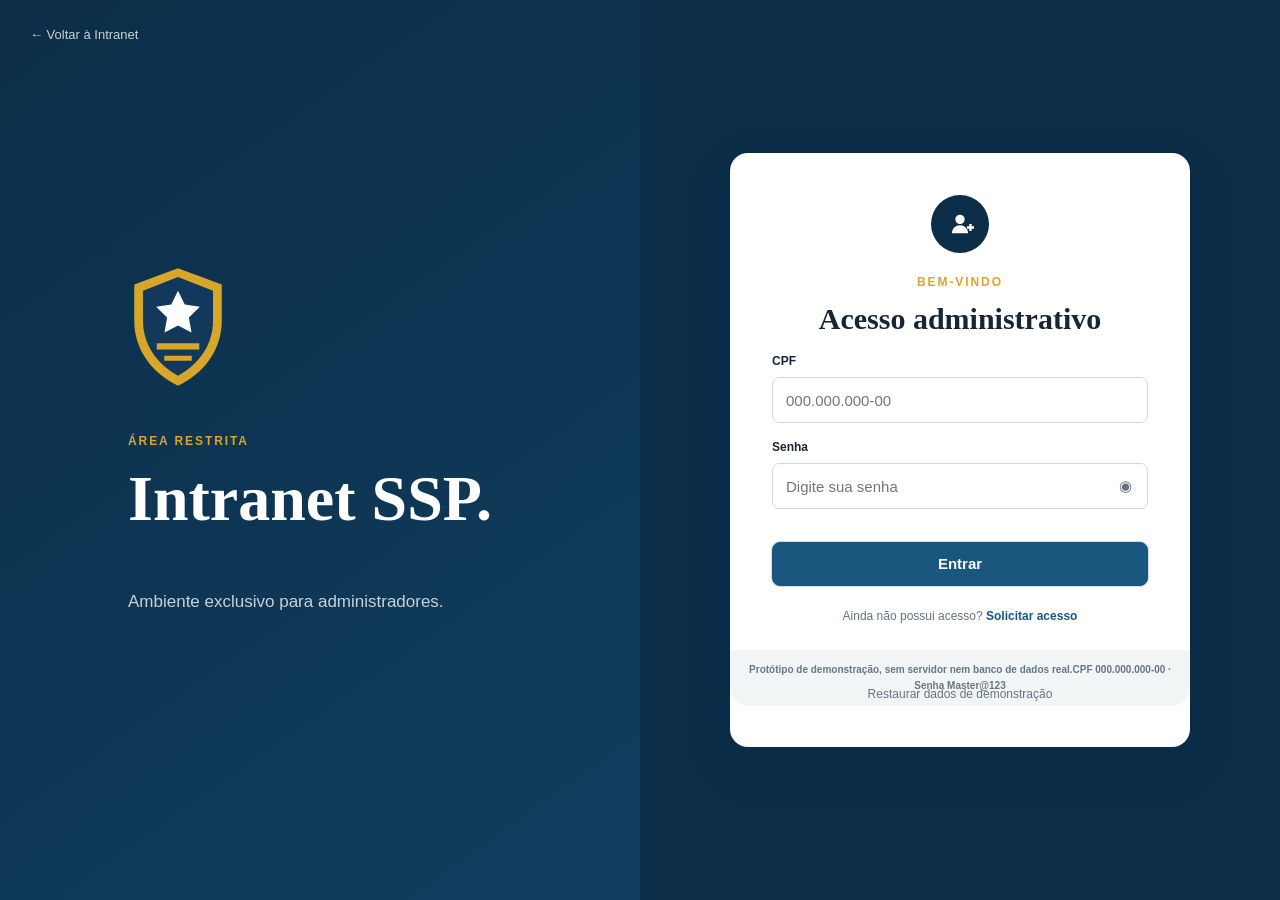
==== admin.html @ d3037180 "Estado inicial: protótipo com backend Python/SQLite (antes da migração para estático) Co-Authored-By" ====
<!doctype html>
<html lang="pt-BR">
<head>
  <meta charset="utf-8"><meta name="viewport" content="width=device-width, initial-scale=1">
  <title>Área Administrativa | Intranet SSP</title>
  <link rel="stylesheet" href="assets/css/styles.css">
</head>
<body class="admin-page">
  <a class="back-link" href="index.html">← Voltar à Intranet</a>
  <main class="auth-layout">
    <section class="auth-brand-panel">
      <img src="assets/images/logo-ssp.svg" alt="Símbolo da SSP">
      <p class="eyebrow">Área restrita</p>
      <h1>Intranet SSP.</h1>
      <p>Ambiente exclusivo para administradores.</p>
    </section>
    <section class="auth-card" aria-labelledby="login-title">
      <div class="admin-avatar" aria-hidden="true"><svg viewBox="0 0 24 24"><path d="M12 12a4 4 0 1 0 0-8 4 4 0 0 0 0 8Zm-7 8a7 7 0 0 1 14 0H5Zm15-8v2h-2v2h2v2h2v-2h2v-2h-2v-2h-2Z"/></svg></div>
      <div class="auth-intro"><p class="eyebrow">Bem-vindo</p><h2 id="login-title">Acesso administrativo</h2><p></p></div>
      <form id="login-form" novalidate>
        <label for="cpf">CPF</label>
        <input id="cpf" name="cpf" inputmode="numeric" autocomplete="username" placeholder="000.000.000-00" maxlength="14" required>
        <label for="password">Senha</label>
        <div class="password-field"><input id="password" name="password" type="password" autocomplete="current-password" placeholder="Digite sua senha" required><button type="button" class="password-toggle" aria-label="Visualizar senha" aria-pressed="false">◉</button></div>
        <p id="login-message" class="form-message" role="alert"></p>
        <button class="button button-primary button-full" type="submit">Entrar</button>
      </form>
      <button id="request-open" class="text-button" type="button">Ainda não possui acesso? <strong>Solicitar acesso</strong></button>
      <p class="demo-note"><b>Protótipo de demonstração, sem servidor nem banco de dados real.</b><b>CPF 000.000.000-00 · Senha Master@123</b></p>
      <button id="reset-demo-data" class="text-button" type="button">Restaurar dados de demonstração</button>
    </section>
  </main>

  <dialog id="request-dialog">
    <form id="request-form" method="dialog">
      <div class="dialog-heading"><div><p class="eyebrow">Novo acesso</p><h2>Solicitar acesso</h2></div><button class="dialog-close" type="button" aria-label="Fechar">×</button></div>
      <p>Preencha seus dados. Um Administrador Master analisará a solicitação.</p>
      <label for="request-name">Nome completo</label><input id="request-name" required>
      <label for="request-cpf">CPF</label><input id="request-cpf" inputmode="numeric" maxlength="14" required>
      <label for="request-email">E-mail institucional</label><input id="request-email" type="email" required>
      <label for="request-unit">Unidade / setor</label><input id="request-unit" required>
      <p id="request-message" class="form-message" role="alert"></p>
      <button class="button button-primary button-full" type="submit">Enviar solicitação</button>
    </form>
  </dialog>
  <script src="assets/js/mock-backend.js"></script><script src="assets/js/theme.js"></script><script src="assets/js/admin.js"></script>
  <script>document.getElementById('reset-demo-data').addEventListener('click',()=>{if(confirm('Isso apaga todos os dados de demonstração salvos neste navegador e restaura o estado inicial. Continuar?'))window.sspResetDemoData()});</script>
</body>
</html>
---- assets/css/styles.css ----
:root{--navy:#0b2d48;--blue:#123f62;--blue-2:#19577f;--gold:#d7a62a;--on-primary:#fff;--on-secondary:#fff;--on-detail:#172635;--primary-hover:#31516a;--secondary-hover:#3b6f91;--on-primary-hover:#fff;--on-secondary-hover:#fff;--primary-on-light:#0b2d48;--secondary-on-light:#19577f;--secondary-hover-border:#3b6f91;--detail-on-light:#8a6812;--detail-on-primary:#d7a62a;--gold-light:#f5e4ae;--ink:#172635;--muted:#637384;--paper:#f5f7f8;--white:#fff;--line:#dce3e8;--success:#19734a;--danger:#b42318;--shadow:0 18px 50px rgba(11,45,72,.12);--radius:14px}[hidden]{display:none!important}
*{box-sizing:border-box}html{scroll-behavior:smooth}body{margin:0;color:var(--ink);background:var(--paper);font:400 15px/1.6 Inter,Arial,sans-serif}a{color:inherit;text-decoration:none}button,input,select{font:inherit}button{cursor:pointer}h1,h2,h3,p{margin-top:0}h1,h2,h3{line-height:1.15}h1,h2{font-family:"Source Serif 4",Georgia,serif}.eyebrow{margin-bottom:10px;color:var(--gold);font-size:12px;font-weight:800;letter-spacing:.16em;text-transform:uppercase}.button{display:inline-flex;align-items:center;justify-content:center;min-height:44px;padding:0 20px;border:1px solid transparent;border-radius:8px;font-weight:700}.button-primary{color:white;background:var(--blue-2)}.button-primary:hover{background:var(--navy)}.button-secondary{color:var(--blue);background:white;border-color:var(--line)}.button-full{width:100%}.site-header{position:sticky;z-index:20;top:0;display:flex;align-items:center;justify-content:space-between;height:80px;padding:0 max(5vw,28px);color:white;background:rgba(11,45,72,.98);box-shadow:0 2px 12px #071d2d44}.brand{display:flex;align-items:center;gap:12px}.brand img{height:52px}.brand span{font-family:"Source Serif 4",serif;font-size:20px;font-weight:700;line-height:1.1}.brand small{display:block;margin-bottom:4px;color:#b8c9d5;font:600 9px Inter;letter-spacing:.09em;text-transform:uppercase}.main-nav{display:flex;align-items:center;gap:5px}.main-nav>a{padding:9px 12px;border-radius:7px;font-size:13px;font-weight:600}.main-nav>a:hover{background:#ffffff14}.admin-link{display:flex;align-items:center;gap:6px;margin-left:10px;color:var(--gold)!important;border:1px solid #d7a62a66}.admin-link svg{width:20px;fill:currentColor}.menu-toggle{display:none;color:inherit;background:transparent;border:1px solid #ffffff4a;border-radius:7px;padding:7px 10px}.hero{min-height:540px;display:grid;grid-template-columns:minmax(0,680px) 1fr;align-items:center;gap:80px;padding:90px max(8vw,35px);color:white;background:linear-gradient(115deg,#0b2d48 0%,#123f62 60%,#19577f 100%);overflow:hidden}.hero:after{content:"";position:absolute;right:4%;width:380px;height:380px;border:1px solid #ffffff12;border-radius:50%;box-shadow:0 0 0 60px #ffffff07,0 0 0 120px #ffffff04}.hero-content{position:relative;z-index:1}.hero h1{max-width:720px;margin-bottom:22px;font-size:clamp(38px,5vw,65px);letter-spacing:-.02em}.hero-content>p:not(.eyebrow){max-width:620px;color:#cedae3;font-size:18px}.hero .button{margin-top:16px;background:var(--gold);color:var(--navy)}.hero-emblem{position:relative;z-index:1;text-align:center}.hero-emblem img{width:min(240px,23vw);filter:drop-shadow(0 25px 24px #061a2a88)}.section-shell{max-width:1240px;margin:auto;padding:90px 30px}.section-heading{max-width:660px;margin-bottom:38px}.section-heading h2{font-size:38px}.section-heading>p:last-child{color:var(--muted)}.card-grid{display:grid;grid-template-columns:repeat(4,1fr);gap:18px}.institution-card{display:block;padding:28px;background:white;border:1px solid var(--line);border-radius:var(--radius);box-shadow:0 5px 20px #0b2d4808;transition:.2s}.institution-card:hover{transform:translateY(-5px);border-color:#d7a62aaa;box-shadow:var(--shadow)}.card-icon{display:grid;place-items:center;width:46px;height:46px;margin-bottom:25px;color:white;background:var(--blue);border-radius:10px;font-weight:800}.institution-card h3{font-size:19px}.institution-card p{min-height:70px;color:var(--muted);font-size:13px}.card-action{color:var(--blue-2);font-size:13px;font-weight:700}.card-action b{margin-left:5px;color:var(--gold)}.site-footer{display:grid;grid-template-columns:1fr auto auto;align-items:center;gap:50px;padding:40px max(5vw,28px);color:#cbd7df;background:#071f32;border-top:4px solid var(--gold);font-size:12px}.footer-brand{display:flex;align-items:center;gap:15px}.footer-brand strong,.footer-brand span{display:block}.footer-brand strong{color:white;font-family:"Source Serif 4";font-size:16px}.site-footer address{display:grid;font-style:normal}.site-footer address a:hover{color:var(--gold)}.site-footer>p{margin:0;color:#95aaba}
/* Login */
.admin-page{min-height:100vh;background:var(--navy)}.back-link{position:fixed;z-index:2;top:25px;left:30px;color:#dce7ed;font-size:13px}.auth-layout{display:grid;grid-template-columns:1fr 1fr;min-height:100vh}.auth-brand-panel{display:flex;flex-direction:column;justify-content:center;padding:10vw;color:white;background:linear-gradient(145deg,#092840,#154d72)}.auth-brand-panel img{width:100px;margin-bottom:45px}.auth-brand-panel h1{max-width:550px;font-size:clamp(40px,5vw,66px)}.auth-brand-panel>p:last-child{max-width:520px;color:#c2d0da;font-size:17px}.auth-card{align-self:center;width:min(460px,85%);margin:auto;padding:42px;background:white;border-radius:18px;box-shadow:var(--shadow)}.admin-avatar{display:grid;place-items:center;width:58px;height:58px;margin:0 auto 20px;color:white;background:var(--blue);border-radius:50%}.admin-avatar svg{width:28px;fill:currentColor}.auth-intro{text-align:center}.auth-intro h2{margin-bottom:8px;font-size:30px}.auth-intro>p:last-child{color:var(--muted);font-size:13px}.auth-card label,dialog label{display:block;margin:15px 0 6px;font-size:12px;font-weight:700}.auth-card input,dialog input,dialog select{width:100%;height:46px;padding:0 13px;color:var(--ink);background:white;border:1px solid #cfd9df;border-radius:7px;outline:none}.auth-card input:focus,dialog input:focus,dialog select:focus{border-color:var(--blue-2);box-shadow:0 0 0 3px #19577f18}.password-field{position:relative}.password-field input{padding-right:45px}.password-toggle{position:absolute;right:5px;top:5px;width:36px;height:36px;color:var(--muted);background:transparent;border:0}.form-message{min-height:23px;margin:6px 0 4px;color:var(--danger);font-size:12px}.text-button{display:block;margin:20px auto 0;color:var(--muted);background:none;border:0;font-size:12px}.text-button strong{color:var(--blue-2)}.demo-note{margin:22px -42px -42px!important;padding:12px;text-align:center;color:#657784!important;background:#f2f5f6;font-size:10px!important;border-radius:0 0 18px 18px}dialog{width:min(500px,92%);padding:0;border:0;border-radius:14px;box-shadow:0 30px 80px #061a2a66}dialog::backdrop{background:#071f32b8;backdrop-filter:blur(3px)}dialog form{padding:28px}dialog form>p{color:var(--muted);font-size:13px}.dialog-heading{display:flex;align-items:start;justify-content:space-between}.dialog-heading h2{margin-bottom:5px}.dialog-close{font-size:25px;color:var(--muted);background:none;border:0}
/* Dashboard */
.dashboard-page{min-height:100vh}.sidebar{position:fixed;inset:0 auto 0 0;z-index:10;display:flex;flex-direction:column;width:260px;padding:24px 16px;color:#d7e2e9;background:var(--navy)}.brand-light{padding:0 10px 28px;border-bottom:1px solid #ffffff17}.brand-light img{width:38px}.sidebar nav{margin-top:28px}.sidebar nav>p{margin:0 12px 8px;color:#7894a8;font-size:9px;font-weight:800;letter-spacing:.15em}.side-item{display:flex;align-items:center;gap:14px;width:100%;padding:12px 14px;color:#b9cad5;background:transparent;border:0;border-radius:7px;text-align:left;font-size:13px}.side-item:hover,.side-item.active{color:white;background:#ffffff12}.side-item.active{border-left:3px solid var(--gold)}.logout{margin-top:auto}.dashboard-main{min-height:100vh;margin-left:260px}.dashboard-header{height:72px;display:flex;align-items:center;justify-content:flex-end;padding:0 45px;background:white;border-bottom:1px solid var(--line)}.dashboard-header>div{display:flex;align-items:center;gap:9px;color:var(--muted);font-size:12px}.user-badge{display:grid;place-items:center;width:36px;height:36px;margin-left:8px;color:white;background:var(--blue);border-radius:50%;font-weight:700}.status-dot{width:7px;height:7px;background:#25a66a;border-radius:50%}.dashboard-view{display:none;max-width:1280px;margin:auto;padding:55px}.dashboard-view.active{display:block}.dashboard-view h1{margin-bottom:8px;font-size:42px}.lead,.view-heading p{color:var(--muted)}.stats-grid{display:grid;grid-template-columns:repeat(3,1fr);gap:18px;margin:38px 0}.stats-grid article{padding:25px;background:white;border:1px solid var(--line);border-radius:var(--radius)}.stats-grid span,.stats-grid small{display:block;color:var(--muted);font-size:12px}.stats-grid strong{display:block;margin:8px 0;color:var(--blue);font:700 38px "Source Serif 4"}.stats-grid .stat-text{font-size:25px}.info-banner{display:flex;align-items:center;gap:20px;padding:22px 25px;background:#e8f1f6;border:1px solid #c9dfe9;border-radius:var(--radius)}.info-banner>div{display:grid;place-items:center;flex:0 0 38px;height:38px;color:white;background:var(--blue-2);border-radius:50%;font-family:Georgia;font-weight:bold}.info-banner p{flex:1;margin:0;font-size:13px}.view-heading{display:flex;align-items:end;justify-content:space-between}.tabs{display:flex;gap:5px;margin-top:35px;border-bottom:1px solid var(--line)}.tab{padding:12px 16px;color:var(--muted);background:transparent;border:0;border-bottom:2px solid transparent}.tab.active{color:var(--blue);border-color:var(--gold);font-weight:700}.tab span{padding:2px 7px;background:#e9eef1;border-radius:20px;font-size:10px}.tab-panel{display:none}.tab-panel.active{display:block}.table-wrap{margin-top:20px;overflow:auto;background:white;border:1px solid var(--line);border-radius:var(--radius)}table{width:100%;border-collapse:collapse}th,td{padding:15px 18px;text-align:left;border-bottom:1px solid #e8edef;font-size:12px}th{color:var(--muted);background:#f8fafb;font-size:10px;text-transform:uppercase;letter-spacing:.06em}td strong,td small{display:block}td small{color:var(--muted)}.pill{display:inline-block;padding:3px 9px;color:var(--success);background:#e8f6ef;border-radius:20px;font-size:10px;font-weight:700}.pill.pending{color:#8b6410;background:#fff5d8}.action-btn{padding:5px 8px;color:var(--blue-2);background:none;border:0;font-size:11px;font-weight:700}.action-btn.danger{color:var(--danger)}.empty-state{padding:42px;text-align:center;color:var(--muted)}.toast{position:fixed;right:25px;bottom:25px;z-index:30;padding:13px 20px;color:white;background:var(--success);border-radius:8px;box-shadow:var(--shadow);opacity:0;transform:translateY(15px);pointer-events:none;transition:.2s}.toast.show{opacity:1;transform:none}
@media(max-width:950px){.main-nav{display:none;position:absolute;top:80px;left:0;right:0;flex-direction:column;align-items:stretch;padding:15px 25px;background:var(--navy)}.main-nav.open{display:flex}.menu-toggle{display:block}.admin-link{margin-left:0}.hero{grid-template-columns:1fr}.hero-emblem{display:none}.card-grid{grid-template-columns:repeat(2,1fr)}.site-footer{grid-template-columns:1fr 1fr}.site-footer>p{grid-column:1/-1}.auth-layout{grid-template-columns:1fr}.auth-brand-panel{display:none}.admin-page{background:var(--paper)}.sidebar{transform:translateX(-100%);transition:.2s}.sidebar.open{transform:none}.dashboard-main{margin-left:0}.dashboard-header{justify-content:space-between}.dashboard-header .menu-toggle{color:var(--blue);border-color:var(--line)}}
@media(max-width:620px){.site-header{height:70px;padding:0 18px}.brand span{font-size:17px}.brand small{display:none}.brand img{height:42px}.main-nav{top:70px}.hero{min-height:530px;padding:70px 25px}.hero h1{font-size:39px}.section-shell{padding:65px 20px}.card-grid{grid-template-columns:1fr}.site-footer{grid-template-columns:1fr;gap:25px}.site-footer>p{grid-column:auto}.auth-card{width:92%;padding:30px}.demo-note{margin:22px -30px -30px!important}.dashboard-view{padding:35px 18px}.dashboard-header{padding:0 18px}.stats-grid{grid-template-columns:1fr}.info-banner{align-items:flex-start;flex-wrap:wrap}.view-heading{align-items:start;flex-direction:column;gap:15px}.dashboard-view h1{font-size:34px}}
.profiles-grid{display:grid;grid-template-columns:repeat(2,minmax(0,1fr));gap:20px;margin-top:34px}.profile-card{overflow:hidden;background:white;border:1px solid var(--line);border-radius:var(--radius);box-shadow:0 4px 18px #0b2d4808}.profile-card.profile-active{border:2px solid var(--gold)}.profile-preview{display:flex;align-items:center;gap:14px;min-height:82px;padding:16px 22px;color:white;background:var(--preview-primary);border-bottom:4px solid var(--preview-detail)}.profile-preview img{width:38px;height:48px;object-fit:contain}.profile-preview strong{font-family:"Source Serif 4"}.profile-card-body{padding:20px}.profile-card-body>div:first-child{display:flex;align-items:center;justify-content:space-between;gap:12px}.profile-card-body h3{margin:0}.profile-card-body p{color:var(--muted);font-size:12px}.color-dots{display:flex;gap:6px;margin:15px 0}.color-dots i{width:25px;height:25px;border:2px solid white;border-radius:50%;box-shadow:0 0 0 1px var(--line)}.profile-actions{display:flex;justify-content:flex-end;gap:4px;padding-top:10px;border-top:1px solid var(--line)}.color-fields{display:grid;grid-template-columns:repeat(3,1fr);gap:10px}.color-fields label{min-width:0}.color-fields input[type=color]{height:45px;padding:4px}.color-fields .hex-input{height:35px;margin-top:5px;padding:5px;text-align:center;font-size:11px}.check-row{display:flex!important;align-items:center;gap:8px}.check-row input{width:auto!important;height:auto!important}.confirm-dialog{max-width:390px;padding:30px;text-align:center}.confirm-icon{display:grid;place-items:center;width:48px;height:48px;margin:0 auto 16px;color:#805d0d;background:#fff2c6;border-radius:50%;font:bold 23px Georgia}.confirm-icon.info{color:var(--blue);background:#e4f0f6}.confirm-dialog h2{margin-bottom:8px}.confirm-dialog p{color:var(--muted)}.confirm-actions{display:grid;grid-template-columns:1fr 1fr;gap:10px;margin-top:24px}
@media(max-width:620px){.profiles-grid,.color-fields{grid-template-columns:1fr}}
/* Cores dinâmicas do perfil visual ativo */
.site-header{background:var(--navy);box-shadow:0 2px 12px color-mix(in srgb,var(--navy) 45%,transparent)}
.site-footer{background:var(--navy);border-top-color:var(--gold)}
.site-footer>p,.footer-brand span{color:color-mix(in srgb,white 68%,var(--navy))}
.hero{background:linear-gradient(115deg,var(--navy) 0%,color-mix(in srgb,var(--navy) 76%,var(--blue-2)) 58%,var(--blue-2) 100%)}
.card-icon,.admin-avatar,.user-badge{background:var(--navy)}
.auth-brand-panel{background:linear-gradient(145deg,var(--navy),color-mix(in srgb,var(--navy) 58%,var(--blue-2)))}
.admin-page{background:var(--navy)}
.auth-brand-panel>p:last-child,.back-link{color:color-mix(in srgb,white 78%,var(--navy))}
.site-header,.site-footer,.sidebar,.auth-brand-panel{color:var(--on-primary)}
.button-primary{color:var(--on-secondary)}
.card-icon,.admin-avatar,.user-badge{color:var(--on-primary)}
.hero .button{color:var(--on-detail)}
.button-primary{background:var(--blue-2);color:var(--on-secondary);border-color:var(--secondary-on-light);box-shadow:0 0 0 1px color-mix(in srgb,var(--secondary-on-light) 20%,transparent)}
.button-primary:hover{background:var(--secondary-hover);color:var(--on-secondary-hover);border-color:var(--secondary-hover-border)}
.button-secondary{color:var(--primary-on-light);background:#fff;border-color:var(--primary-on-light)}
.button-secondary:hover{color:var(--on-primary);background:var(--navy);border-color:var(--navy)}
.action-btn,.card-action,.text-button strong{color:var(--secondary-on-light)}
.action-btn:hover,.card-action:hover,.text-button:hover strong{text-decoration:underline;text-underline-offset:3px}
.admin-link{color:var(--detail-on-primary)!important;border-color:currentColor}
.main-nav>a:hover{color:var(--on-primary-hover);background:var(--primary-hover)}
.institution-card:hover{border-color:var(--detail-on-light)}
.tab.active{color:var(--primary-on-light);border-color:var(--detail-on-light)}
.side-item:hover,.side-item.active{color:var(--on-primary-hover);background:var(--primary-hover)}
.side-item.active{border-left-color:var(--detail-on-primary)}
.hero .button:hover{background:color-mix(in srgb,var(--gold) 82%,var(--on-detail));color:var(--on-detail)}
.control-card{display:grid;grid-template-columns:1fr 1fr;gap:35px;margin-top:22px;padding:26px;background:#fff;border:1px solid var(--line);border-radius:var(--radius)}.control-card h2{margin-bottom:8px}.control-card>div>p:last-child{color:var(--muted);font-size:13px}.control-card form{display:grid;gap:10px}.control-card label{font-size:12px;font-weight:700}.control-card input[type=text]{height:44px;padding:0 12px;border:1px solid var(--line);border-radius:7px}.switch-row{display:flex;align-items:center;gap:10px}.switch-row input{width:18px;height:18px;accent-color:var(--blue-2)}.control-card .button{justify-self:start;margin-top:5px}
@media(max-width:720px){.control-card{grid-template-columns:1fr}}
.services-toggle{display:flex;align-items:center;justify-content:space-between;width:100%;padding:22px 25px;color:var(--primary-on-light);background:#fff;border:1px solid var(--primary-on-light);border-radius:var(--radius);text-align:left}.services-toggle span{font:700 27px "Source Serif 4",Georgia,serif}.services-toggle small{display:block;margin-bottom:3px;color:var(--detail-on-light);font:800 10px Inter,Arial;letter-spacing:.16em}.services-toggle b{font-size:28px;transition:transform .2s}.services-toggle.open b{transform:rotate(180deg)}.services-toggle:hover{color:var(--on-primary);background:var(--navy)}.services-toggle:hover small{color:var(--detail-on-primary)}#services-content{padding-top:30px}dialog textarea{width:100%;padding:10px 13px;resize:vertical;color:var(--ink);background:#fff;border:1px solid #cfd9df;border-radius:7px;outline:none}dialog textarea:focus{border-color:var(--blue-2);box-shadow:0 0 0 3px color-mix(in srgb,var(--blue-2) 12%,transparent)}
.drag-handle{display:inline-grid;place-items:center;width:28px;height:28px;color:var(--primary-on-light);border:1px solid var(--line);border-radius:6px;cursor:grab;font-size:18px;user-select:none}[data-menu-row]{transition:opacity .15s,background .15s,box-shadow .15s}[data-menu-row]:hover{background:color-mix(in srgb,var(--navy) 4%,#fff)}[data-menu-row].dragging{position:relative;z-index:2;opacity:.72;background:color-mix(in srgb,var(--gold) 14%,#fff);box-shadow:inset 0 3px 0 var(--detail-on-light),inset 0 -3px 0 var(--detail-on-light)}[data-menu-row]:active .drag-handle{cursor:grabbing}#menu-table.is-sorting [data-menu-row]:not(.dragging){background:color-mix(in srgb,var(--navy) 2%,#fff)}
.card-grid{grid-template-columns:repeat(5,minmax(0,1fr));align-items:stretch}.institution-card{min-width:0;padding:24px}.institution-card p{min-height:84px}
@media(max-width:1100px){.card-grid{grid-template-columns:repeat(3,minmax(0,1fr))}}
@media(max-width:700px){.card-grid{grid-template-columns:repeat(2,minmax(0,1fr))}}
@media(max-width:480px){.card-grid{grid-template-columns:1fr}.institution-card p{min-height:auto}}
.overview-heading{display:flex;align-items:end;justify-content:space-between;margin:38px 0 15px}.overview-heading h2{margin:0}.overview-heading>small{color:var(--muted)}.site-stats-grid{display:grid;grid-template-columns:repeat(4,minmax(0,1fr));gap:14px;margin-bottom:22px}.site-stats-grid article{display:flex;align-items:center;gap:15px;min-width:0;padding:20px;background:#fff;border:1px solid var(--line);border-radius:var(--radius)}.site-stats-grid article:hover{border-color:var(--detail-on-light);box-shadow:0 8px 24px color-mix(in srgb,var(--navy) 9%,transparent)}.metric-icon{display:grid;place-items:center;flex:0 0 42px;height:42px;color:var(--on-primary);background:var(--navy);border-radius:10px;font-size:18px}.site-stats-grid article>div:last-child{min-width:0}.site-stats-grid span,.site-stats-grid small{display:block;color:var(--muted);font-size:10px}.site-stats-grid strong{display:block;margin:2px 0;color:var(--primary-on-light);font:700 27px "Source Serif 4",Georgia,serif;white-space:nowrap;overflow:hidden;text-overflow:ellipsis}.site-stats-grid .metric-text{font-size:17px}.site-stats-grid small{white-space:nowrap;overflow:hidden;text-overflow:ellipsis}
@media(max-width:1100px){.site-stats-grid{grid-template-columns:repeat(2,minmax(0,1fr))}}
@media(max-width:620px){.overview-heading{align-items:start;flex-direction:column;gap:4px}.site-stats-grid{grid-template-columns:1fr}}
.institution-card{display:flex;flex-direction:column;height:100%;min-height:240px}.institution-card h3{min-height:46px;margin-bottom:12px;font-size:18px}.institution-card p{flex:1;margin-bottom:18px}.institution-card .card-action{margin-top:auto;padding-top:12px;border-top:1px solid var(--line)}.session-copy{display:flex;flex-direction:column;min-width:0;line-height:1.25;text-align:right}.session-copy strong{max-width:240px;overflow:hidden;color:var(--ink);font-size:12px;text-overflow:ellipsis;white-space:nowrap}.session-copy span{color:var(--muted);font-size:10px}.dashboard-header .user-badge{color:var(--on-primary);background:var(--navy)}
@media(max-width:620px){.institution-card{min-height:200px}.institution-card h3{min-height:auto}.session-copy strong{max-width:135px}}
.compact-control{margin-top:14px}.public-carousel{position:relative;width:100%;overflow:hidden;background:var(--navy);border-bottom:5px solid var(--gold)}.carousel-track{width:100%}.carousel-slide{display:none;width:100%}.carousel-slide.active{display:block}.carousel-slide img{display:block;width:100%;height:auto;max-height:none;object-fit:contain}.carousel-control{position:absolute;z-index:2;top:50%;display:grid;place-items:center;width:48px;height:48px;color:#fff;background:#172635cc;border:2px solid #fff;border-radius:50%;transform:translateY(-50%);font-size:34px}.carousel-control.prev{left:22px}.carousel-control.next{right:22px}.carousel-control:hover{color:var(--on-secondary);background:var(--blue-2);border-color:var(--secondary-on-light)}.carousel-dots{position:absolute;z-index:2;right:0;bottom:14px;left:0;display:flex;justify-content:center;gap:8px}.carousel-dots button{width:10px;height:10px;padding:0;background:#ffffff99;border:1px solid #172635;border-radius:50%}.carousel-dots button.active{width:28px;background:var(--gold);border-radius:10px}.carousel-enabled .hero{min-height:260px;padding-top:32px;padding-bottom:32px}.carousel-enabled .hero h1{font-size:clamp(31px,3.5vw,46px);margin-bottom:14px}.carousel-enabled .hero-content>p:not(.eyebrow){margin-bottom:0;font-size:16px}.carousel-enabled .hero-emblem img{width:min(150px,16vw)}.all-notices{display:grid;gap:18px}.notices-page{min-height:65vh}.notice-list-item{border-left:4px solid var(--gold)}.notice-list-item .notice-body h2{font-size:22px}.main-nav.open-static{display:flex}
@media(max-width:720px){.carousel-control{width:38px;height:38px;font-size:26px}.carousel-control.prev{left:10px}.carousel-control.next{right:10px}.carousel-enabled .hero{min-height:220px;padding-top:28px;padding-bottom:28px}}
.public-carousel .carousel-control{width:54px;height:78px;padding:0;color:#fff;background:transparent;border:0;border-radius:10px;box-shadow:none;text-shadow:0 2px 10px #000,0 0 3px #000;font:300 58px/1 Arial,sans-serif;transition:background .18s,transform .18s,opacity .18s;opacity:.9}.public-carousel .carousel-control.prev{left:16px}.public-carousel .carousel-control.next{right:16px}.public-carousel .carousel-control:hover{color:#fff;background:#00000038;border:0;transform:translateY(-50%) scale(1.06);opacity:1}.public-carousel .carousel-control:focus-visible{outline:3px solid var(--gold);outline-offset:3px}
@media(max-width:720px){.public-carousel .carousel-control{width:38px;height:58px;font-size:44px}.public-carousel .carousel-control.prev{left:6px}.public-carousel .carousel-control.next{right:6px}}
.all-notices .notice-list-item .notice-banner{display:none}.all-notices .notice-list-item.expanded .notice-banner{display:block;animation:noticeReveal .22s ease-out}@keyframes noticeReveal{from{opacity:0;transform:translateY(-8px)}to{opacity:1;transform:none}}
.site-stats-grid{grid-template-columns:repeat(5,minmax(0,1fr))}@media(max-width:1100px){.site-stats-grid{grid-template-columns:repeat(2,minmax(0,1fr))}}@media(max-width:620px){.site-stats-grid{grid-template-columns:1fr}}
.services-toggle span{overflow:visible;line-height:1.2}.services-toggle small{display:block;min-height:18px;margin-bottom:4px;padding-top:2px;overflow:visible;line-height:1.4}
.services-toggle .services-title{display:flex;align-items:flex-start;flex-direction:column;overflow:visible;line-height:normal}.services-toggle .services-kicker{display:block;width:auto;height:auto;min-height:0;margin:0 0 5px;padding:4px 0 2px;overflow:visible;color:var(--detail-on-light);font-family:Arial,sans-serif;font-size:10px;font-weight:800;line-height:14px;letter-spacing:.16em;text-transform:uppercase}.services-toggle .services-name{display:block;overflow:visible;font:700 27px/1.2 "Source Serif 4",Georgia,serif}.services-toggle:hover .services-kicker{color:var(--detail-on-primary)}
.confirm-dialog #confirm-text{max-height:48vh;overflow:auto;white-space:pre-line;text-align:left}.confirm-dialog:has(#confirm-text){max-width:520px}
.bulk-toolbar{display:flex;align-items:center;justify-content:flex-end;gap:9px;margin-top:28px;padding:12px 14px;background:#fff;border:1px solid var(--line);border-radius:10px}.bulk-toolbar>span{margin-right:auto;color:var(--muted);font-size:12px;font-weight:700}.bulk-toolbar .button{min-height:36px;padding:0 13px;font-size:11px}.notice-select,#select-all-notices{width:17px;height:17px;accent-color:var(--blue-2)}@media(max-width:620px){.bulk-toolbar{align-items:stretch;flex-direction:column}.bulk-toolbar>span{margin:0}.bulk-toolbar .button{width:100%}}
.info-input{position:relative}.info-input input{padding-right:48px!important}.info-input button{position:absolute;top:7px;right:7px;display:grid;place-items:center;width:32px;height:32px;color:var(--on-primary);background:var(--navy);border:1px solid var(--primary-on-light);border-radius:50%;font:700 16px Georgia,serif}.info-input button:hover{color:var(--on-secondary);background:var(--blue-2);border-color:var(--secondary-on-light)}
.notices-shell{padding-top:25px}.notice-banners,.notice-list{display:grid;gap:18px}.notice-list{margin-top:18px}.notice-card{overflow:hidden;background:#fff;border:1px solid var(--line);border-radius:var(--radius);box-shadow:0 5px 20px color-mix(in srgb,var(--navy) 7%,transparent)}.notice-card.featured{display:grid;grid-template-columns:minmax(240px,34%) 1fr;min-height:250px;border-left:4px solid var(--gold)}.notice-banner{min-height:220px;background-color:var(--navy);background-position:center;background-size:cover}.notice-body{display:flex;flex-direction:column;padding:26px}.notice-body h3{font-size:24px}.notice-description{position:relative;max-height:76px;overflow:hidden;color:var(--muted);white-space:pre-line}.notice-description:after{content:"";position:absolute;right:0;bottom:0;left:0;height:30px;background:linear-gradient(transparent,#fff)}.notice-card.expanded .notice-description{max-height:none}.notice-card.expanded .notice-description:after{display:none}.notice-actions{display:flex;align-items:center;justify-content:space-between;gap:15px;margin-top:auto;padding-top:18px}.notice-actions .text-button{margin:0 0 0 auto;color:var(--secondary-on-light);font-weight:700}.notice-list .notice-card{border-left:3px solid var(--detail-on-light)}.notice-list .notice-body{padding:20px 24px}.notice-list .notice-body h3{font-size:19px}.two-fields{display:grid;grid-template-columns:1fr 1fr;gap:12px}.two-fields label{min-width:0}
@media(max-width:720px){.notice-card.featured{grid-template-columns:1fr}.notice-banner{min-height:180px}.two-fields{grid-template-columns:1fr}}
[data-notice-row]{transition:opacity .15s,background .15s,box-shadow .15s}[data-notice-row].dragging{position:relative;z-index:2;opacity:.72;background:color-mix(in srgb,var(--gold) 14%,#fff);box-shadow:inset 0 3px 0 var(--detail-on-light),inset 0 -3px 0 var(--detail-on-light)}#notices-table.is-sorting [data-notice-row]:not(.dragging){background:color-mix(in srgb,var(--navy) 2%,#fff)}
.change-toggle-wrap{display:flex;align-items:center;justify-content:space-between;gap:20px;padding:20px;background:var(--paper);border:1px solid var(--line);border-radius:10px}.change-toggle-wrap>span{font-size:13px;font-weight:700}.yes-no-switch{display:flex;align-items:center;gap:9px!important;margin:0!important;cursor:pointer}.yes-no-switch>span{color:var(--muted);font-size:11px;font-weight:800}.yes-no-switch input{position:absolute;width:1px;height:1px;opacity:0}.yes-no-switch i{position:relative;width:58px;height:30px;background:#a7b2ba;border:2px solid #87949d;border-radius:30px;transition:.2s}.yes-no-switch i:after{content:"";position:absolute;top:3px;left:3px;width:20px;height:20px;background:#fff;border-radius:50%;box-shadow:0 2px 5px #0004;transition:.2s}.yes-no-switch input:checked+i{background:var(--blue-2);border-color:var(--secondary-on-light)}.yes-no-switch input:checked+i:after{transform:translateX(28px)}.yes-no-switch input:focus-visible+i{outline:3px solid color-mix(in srgb,var(--blue-2) 28%,transparent);outline-offset:2px}
.notice-card.featured{display:block;min-height:0}.notice-banner{position:relative;width:100%;min-height:0;overflow:hidden;background:color-mix(in srgb,var(--navy) 8%,#fff);aspect-ratio:16/5}.notice-banner:after{content:"";position:absolute;inset:auto 0 0;height:5px;background:linear-gradient(90deg,var(--navy),var(--blue-2),var(--gold))}.notice-banner img{display:block;width:100%;height:100%;object-fit:cover;object-position:center}.notice-card.featured .notice-body{padding:28px 32px}.notice-list .notice-banner{aspect-ratio:16/3;max-height:180px}.notice-list .notice-banner img{object-fit:cover}
@media(max-width:720px){.notice-banner{aspect-ratio:16/7}.notice-card.featured .notice-body{padding:22px}.notice-list .notice-banner{aspect-ratio:16/5}}
.notice-banner,.notice-list .notice-banner{height:auto;min-height:0;max-height:none;aspect-ratio:auto}.notice-banner img,.notice-list .notice-banner img{width:100%;height:auto;max-height:none;object-fit:contain;object-position:center}

/* Faixa de apresentação compacta da página inicial */
.hero{min-height:320px;gap:50px;padding:42px max(8vw,35px)}
.hero h1{margin-bottom:14px;font-size:clamp(34px,4vw,48px)}
.hero-content>p:not(.eyebrow){font-size:16px}
.hero-emblem img{width:min(150px,16vw)}
.carousel-enabled .hero{min-height:220px;padding-top:24px;padding-bottom:24px}

@media(max-width:620px){
  .hero{min-height:260px;padding:38px 25px}
  .hero h1{font-size:34px}
  .carousel-enabled .hero{min-height:220px;padding-top:30px;padding-bottom:30px}
}

/* Carrossel mais baixo, preservando o banner completo */
.carousel-slide img{height:300px;object-fit:contain}

@media(max-width:620px){
  .carousel-slide img{height:180px}
}

/* Fonte definida pelo perfil visual */
.font-preview{display:grid;gap:3px;margin-top:10px;padding:16px 18px;color:var(--ink);background:var(--paper);border:1px solid var(--line);border-left:4px solid var(--gold);border-radius:8px}.font-preview small{font:600 10px Inter,Arial,sans-serif;letter-spacing:.08em;text-transform:uppercase;color:var(--muted)}.font-preview strong{font-size:25px;line-height:1.2}.font-preview span{font-size:14px}
body,button,input,select,textarea{font-family:var(--theme-font-body,Inter),Arial,sans-serif}
h1,h2,h3,.brand span,.footer-brand strong,.profile-preview strong,.services-toggle span,.services-name,.stats-grid strong,.site-stats-grid strong{font-family:var(--theme-font-heading,"Source Serif 4"),Georgia,serif}
.sr-only{position:absolute;width:1px;height:1px;padding:0;overflow:hidden;clip:rect(0,0,0,0);white-space:nowrap;border:0}.highlight-dialog{width:min(1100px,94vw);max-height:92vh;padding:0;overflow:visible;background:transparent;border:0;box-shadow:none}.highlight-dialog::backdrop{background:color-mix(in srgb,var(--navy) 78%,transparent);backdrop-filter:blur(5px)}.highlight-box{position:relative;overflow:hidden;background:#fff;border:3px solid var(--detail-on-primary);border-radius:var(--radius);box-shadow:0 28px 90px #0008}.highlight-box img{display:block;width:100%;max-height:86vh;object-fit:contain}.highlight-close{position:absolute;z-index:2;top:12px;right:12px;display:grid;place-items:center;width:42px;height:42px;color:#fff;background:#172635;border:2px solid #fff;border-radius:50%;box-shadow:0 4px 15px #0007;font-size:27px;line-height:1}.highlight-close:hover{color:var(--on-secondary-hover);background:var(--secondary-hover);border-color:var(--secondary-hover-border)}
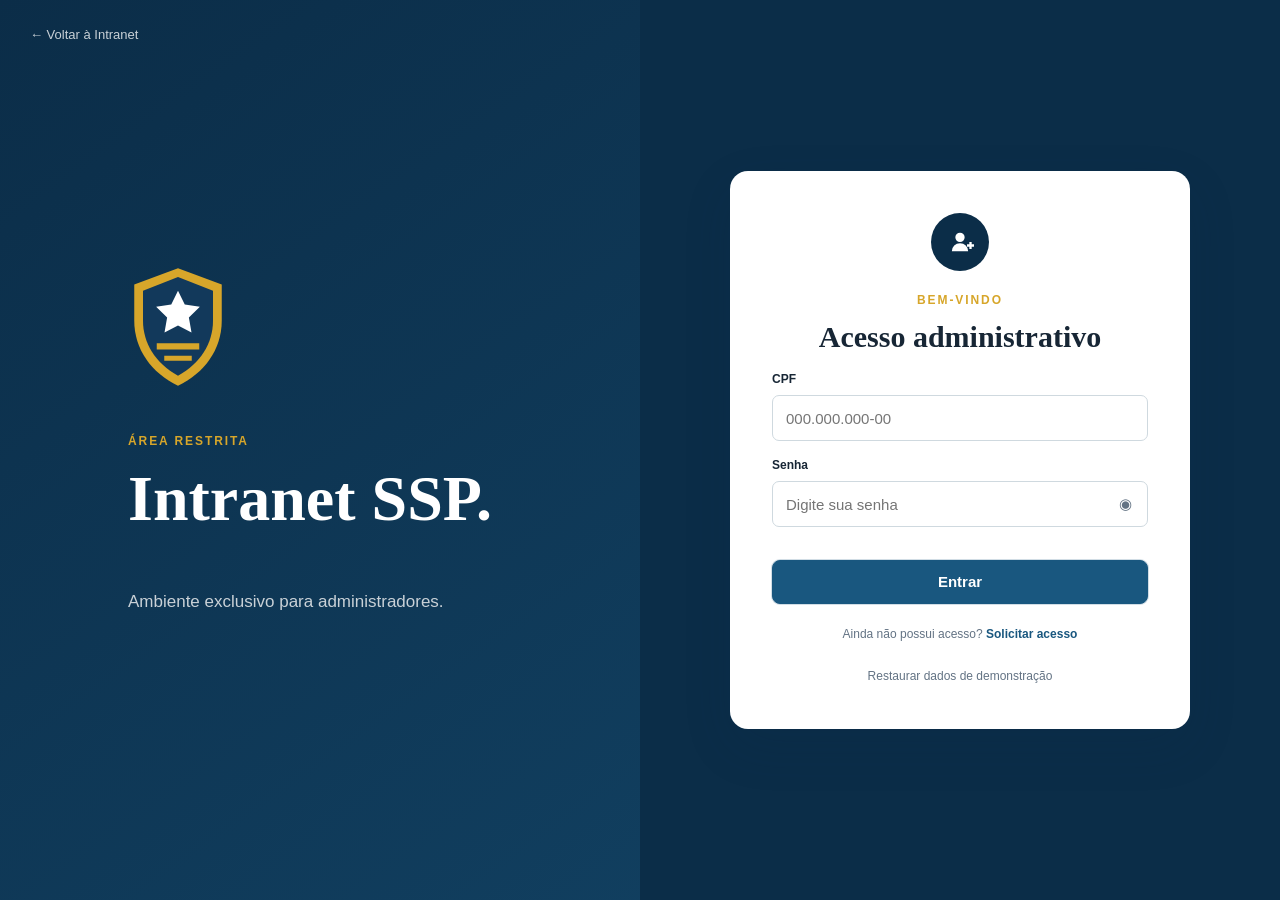
==== commit d028a12b: "Adiciona contas de demonstração e seletor de CPF na tela de login Semeia 4 administradores (2 Master" ====
--- a/admin.html
+++ b/admin.html
@@ -19,14 +19,16 @@
       <div class="auth-intro"><p class="eyebrow">Bem-vindo</p><h2 id="login-title">Acesso administrativo</h2><p></p></div>
       <form id="login-form" novalidate>
         <label for="cpf">CPF</label>
-        <input id="cpf" name="cpf" inputmode="numeric" autocomplete="username" placeholder="000.000.000-00" maxlength="14" required>
+        <div class="cpf-field">
+          <input id="cpf" name="cpf" inputmode="numeric" autocomplete="off" placeholder="000.000.000-00" maxlength="14" required aria-haspopup="listbox" aria-expanded="false" aria-controls="cpf-options">
+          <div id="cpf-options" class="cpf-options" role="listbox" aria-label="Contas de demonstração cadastradas" hidden></div>
+        </div>
         <label for="password">Senha</label>
         <div class="password-field"><input id="password" name="password" type="password" autocomplete="current-password" placeholder="Digite sua senha" required><button type="button" class="password-toggle" aria-label="Visualizar senha" aria-pressed="false">◉</button></div>
         <p id="login-message" class="form-message" role="alert"></p>
         <button class="button button-primary button-full" type="submit">Entrar</button>
       </form>
       <button id="request-open" class="text-button" type="button">Ainda não possui acesso? <strong>Solicitar acesso</strong></button>
-      <p class="demo-note"><b>Protótipo de demonstração, sem servidor nem banco de dados real.</b><b>CPF 000.000.000-00 · Senha Master@123</b></p>
       <button id="reset-demo-data" class="text-button" type="button">Restaurar dados de demonstração</button>
     </section>
   </main>
--- a/assets/css/styles.css
+++ b/assets/css/styles.css
@@ -1,11 +1,11 @@
 :root{--navy:#0b2d48;--blue:#123f62;--blue-2:#19577f;--gold:#d7a62a;--on-primary:#fff;--on-secondary:#fff;--on-detail:#172635;--primary-hover:#31516a;--secondary-hover:#3b6f91;--on-primary-hover:#fff;--on-secondary-hover:#fff;--primary-on-light:#0b2d48;--secondary-on-light:#19577f;--secondary-hover-border:#3b6f91;--detail-on-light:#8a6812;--detail-on-primary:#d7a62a;--gold-light:#f5e4ae;--ink:#172635;--muted:#637384;--paper:#f5f7f8;--white:#fff;--line:#dce3e8;--success:#19734a;--danger:#b42318;--shadow:0 18px 50px rgba(11,45,72,.12);--radius:14px}[hidden]{display:none!important}
 *{box-sizing:border-box}html{scroll-behavior:smooth}body{margin:0;color:var(--ink);background:var(--paper);font:400 15px/1.6 Inter,Arial,sans-serif}a{color:inherit;text-decoration:none}button,input,select{font:inherit}button{cursor:pointer}h1,h2,h3,p{margin-top:0}h1,h2,h3{line-height:1.15}h1,h2{font-family:"Source Serif 4",Georgia,serif}.eyebrow{margin-bottom:10px;color:var(--gold);font-size:12px;font-weight:800;letter-spacing:.16em;text-transform:uppercase}.button{display:inline-flex;align-items:center;justify-content:center;min-height:44px;padding:0 20px;border:1px solid transparent;border-radius:8px;font-weight:700}.button-primary{color:white;background:var(--blue-2)}.button-primary:hover{background:var(--navy)}.button-secondary{color:var(--blue);background:white;border-color:var(--line)}.button-full{width:100%}.site-header{position:sticky;z-index:20;top:0;display:flex;align-items:center;justify-content:space-between;height:80px;padding:0 max(5vw,28px);color:white;background:rgba(11,45,72,.98);box-shadow:0 2px 12px #071d2d44}.brand{display:flex;align-items:center;gap:12px}.brand img{height:52px}.brand span{font-family:"Source Serif 4",serif;font-size:20px;font-weight:700;line-height:1.1}.brand small{display:block;margin-bottom:4px;color:#b8c9d5;font:600 9px Inter;letter-spacing:.09em;text-transform:uppercase}.main-nav{display:flex;align-items:center;gap:5px}.main-nav>a{padding:9px 12px;border-radius:7px;font-size:13px;font-weight:600}.main-nav>a:hover{background:#ffffff14}.admin-link{display:flex;align-items:center;gap:6px;margin-left:10px;color:var(--gold)!important;border:1px solid #d7a62a66}.admin-link svg{width:20px;fill:currentColor}.menu-toggle{display:none;color:inherit;background:transparent;border:1px solid #ffffff4a;border-radius:7px;padding:7px 10px}.hero{min-height:540px;display:grid;grid-template-columns:minmax(0,680px) 1fr;align-items:center;gap:80px;padding:90px max(8vw,35px);color:white;background:linear-gradient(115deg,#0b2d48 0%,#123f62 60%,#19577f 100%);overflow:hidden}.hero:after{content:"";position:absolute;right:4%;width:380px;height:380px;border:1px solid #ffffff12;border-radius:50%;box-shadow:0 0 0 60px #ffffff07,0 0 0 120px #ffffff04}.hero-content{position:relative;z-index:1}.hero h1{max-width:720px;margin-bottom:22px;font-size:clamp(38px,5vw,65px);letter-spacing:-.02em}.hero-content>p:not(.eyebrow){max-width:620px;color:#cedae3;font-size:18px}.hero .button{margin-top:16px;background:var(--gold);color:var(--navy)}.hero-emblem{position:relative;z-index:1;text-align:center}.hero-emblem img{width:min(240px,23vw);filter:drop-shadow(0 25px 24px #061a2a88)}.section-shell{max-width:1240px;margin:auto;padding:90px 30px}.section-heading{max-width:660px;margin-bottom:38px}.section-heading h2{font-size:38px}.section-heading>p:last-child{color:var(--muted)}.card-grid{display:grid;grid-template-columns:repeat(4,1fr);gap:18px}.institution-card{display:block;padding:28px;background:white;border:1px solid var(--line);border-radius:var(--radius);box-shadow:0 5px 20px #0b2d4808;transition:.2s}.institution-card:hover{transform:translateY(-5px);border-color:#d7a62aaa;box-shadow:var(--shadow)}.card-icon{display:grid;place-items:center;width:46px;height:46px;margin-bottom:25px;color:white;background:var(--blue);border-radius:10px;font-weight:800}.institution-card h3{font-size:19px}.institution-card p{min-height:70px;color:var(--muted);font-size:13px}.card-action{color:var(--blue-2);font-size:13px;font-weight:700}.card-action b{margin-left:5px;color:var(--gold)}.site-footer{display:grid;grid-template-columns:1fr auto auto;align-items:center;gap:50px;padding:40px max(5vw,28px);color:#cbd7df;background:#071f32;border-top:4px solid var(--gold);font-size:12px}.footer-brand{display:flex;align-items:center;gap:15px}.footer-brand strong,.footer-brand span{display:block}.footer-brand strong{color:white;font-family:"Source Serif 4";font-size:16px}.site-footer address{display:grid;font-style:normal}.site-footer address a:hover{color:var(--gold)}.site-footer>p{margin:0;color:#95aaba}
 /* Login */
-.admin-page{min-height:100vh;background:var(--navy)}.back-link{position:fixed;z-index:2;top:25px;left:30px;color:#dce7ed;font-size:13px}.auth-layout{display:grid;grid-template-columns:1fr 1fr;min-height:100vh}.auth-brand-panel{display:flex;flex-direction:column;justify-content:center;padding:10vw;color:white;background:linear-gradient(145deg,#092840,#154d72)}.auth-brand-panel img{width:100px;margin-bottom:45px}.auth-brand-panel h1{max-width:550px;font-size:clamp(40px,5vw,66px)}.auth-brand-panel>p:last-child{max-width:520px;color:#c2d0da;font-size:17px}.auth-card{align-self:center;width:min(460px,85%);margin:auto;padding:42px;background:white;border-radius:18px;box-shadow:var(--shadow)}.admin-avatar{display:grid;place-items:center;width:58px;height:58px;margin:0 auto 20px;color:white;background:var(--blue);border-radius:50%}.admin-avatar svg{width:28px;fill:currentColor}.auth-intro{text-align:center}.auth-intro h2{margin-bottom:8px;font-size:30px}.auth-intro>p:last-child{color:var(--muted);font-size:13px}.auth-card label,dialog label{display:block;margin:15px 0 6px;font-size:12px;font-weight:700}.auth-card input,dialog input,dialog select{width:100%;height:46px;padding:0 13px;color:var(--ink);background:white;border:1px solid #cfd9df;border-radius:7px;outline:none}.auth-card input:focus,dialog input:focus,dialog select:focus{border-color:var(--blue-2);box-shadow:0 0 0 3px #19577f18}.password-field{position:relative}.password-field input{padding-right:45px}.password-toggle{position:absolute;right:5px;top:5px;width:36px;height:36px;color:var(--muted);background:transparent;border:0}.form-message{min-height:23px;margin:6px 0 4px;color:var(--danger);font-size:12px}.text-button{display:block;margin:20px auto 0;color:var(--muted);background:none;border:0;font-size:12px}.text-button strong{color:var(--blue-2)}.demo-note{margin:22px -42px -42px!important;padding:12px;text-align:center;color:#657784!important;background:#f2f5f6;font-size:10px!important;border-radius:0 0 18px 18px}dialog{width:min(500px,92%);padding:0;border:0;border-radius:14px;box-shadow:0 30px 80px #061a2a66}dialog::backdrop{background:#071f32b8;backdrop-filter:blur(3px)}dialog form{padding:28px}dialog form>p{color:var(--muted);font-size:13px}.dialog-heading{display:flex;align-items:start;justify-content:space-between}.dialog-heading h2{margin-bottom:5px}.dialog-close{font-size:25px;color:var(--muted);background:none;border:0}
+.admin-page{min-height:100vh;background:var(--navy)}.back-link{position:fixed;z-index:2;top:25px;left:30px;color:#dce7ed;font-size:13px}.auth-layout{display:grid;grid-template-columns:1fr 1fr;min-height:100vh}.auth-brand-panel{display:flex;flex-direction:column;justify-content:center;padding:10vw;color:white;background:linear-gradient(145deg,#092840,#154d72)}.auth-brand-panel img{width:100px;margin-bottom:45px}.auth-brand-panel h1{max-width:550px;font-size:clamp(40px,5vw,66px)}.auth-brand-panel>p:last-child{max-width:520px;color:#c2d0da;font-size:17px}.auth-card{align-self:center;width:min(460px,85%);margin:auto;padding:42px;background:white;border-radius:18px;box-shadow:var(--shadow)}.admin-avatar{display:grid;place-items:center;width:58px;height:58px;margin:0 auto 20px;color:white;background:var(--blue);border-radius:50%}.admin-avatar svg{width:28px;fill:currentColor}.auth-intro{text-align:center}.auth-intro h2{margin-bottom:8px;font-size:30px}.auth-intro>p:last-child{color:var(--muted);font-size:13px}.auth-card label,dialog label{display:block;margin:15px 0 6px;font-size:12px;font-weight:700}.auth-card input,dialog input,dialog select{width:100%;height:46px;padding:0 13px;color:var(--ink);background:white;border:1px solid #cfd9df;border-radius:7px;outline:none}.auth-card input:focus,dialog input:focus,dialog select:focus{border-color:var(--blue-2);box-shadow:0 0 0 3px #19577f18}.password-field{position:relative}.password-field input{padding-right:45px}.password-toggle{position:absolute;right:5px;top:5px;width:36px;height:36px;color:var(--muted);background:transparent;border:0}.form-message{min-height:23px;margin:6px 0 4px;color:var(--danger);font-size:12px}.text-button{display:block;margin:20px auto 0;color:var(--muted);background:none;border:0;font-size:12px}.text-button strong{color:var(--blue-2)}dialog{width:min(500px,92%);padding:0;border:0;border-radius:14px;box-shadow:0 30px 80px #061a2a66}dialog::backdrop{background:#071f32b8;backdrop-filter:blur(3px)}dialog form{padding:28px}dialog form>p{color:var(--muted);font-size:13px}.dialog-heading{display:flex;align-items:start;justify-content:space-between}.dialog-heading h2{margin-bottom:5px}.dialog-close{font-size:25px;color:var(--muted);background:none;border:0}
 /* Dashboard */
 .dashboard-page{min-height:100vh}.sidebar{position:fixed;inset:0 auto 0 0;z-index:10;display:flex;flex-direction:column;width:260px;padding:24px 16px;color:#d7e2e9;background:var(--navy)}.brand-light{padding:0 10px 28px;border-bottom:1px solid #ffffff17}.brand-light img{width:38px}.sidebar nav{margin-top:28px}.sidebar nav>p{margin:0 12px 8px;color:#7894a8;font-size:9px;font-weight:800;letter-spacing:.15em}.side-item{display:flex;align-items:center;gap:14px;width:100%;padding:12px 14px;color:#b9cad5;background:transparent;border:0;border-radius:7px;text-align:left;font-size:13px}.side-item:hover,.side-item.active{color:white;background:#ffffff12}.side-item.active{border-left:3px solid var(--gold)}.logout{margin-top:auto}.dashboard-main{min-height:100vh;margin-left:260px}.dashboard-header{height:72px;display:flex;align-items:center;justify-content:flex-end;padding:0 45px;background:white;border-bottom:1px solid var(--line)}.dashboard-header>div{display:flex;align-items:center;gap:9px;color:var(--muted);font-size:12px}.user-badge{display:grid;place-items:center;width:36px;height:36px;margin-left:8px;color:white;background:var(--blue);border-radius:50%;font-weight:700}.status-dot{width:7px;height:7px;background:#25a66a;border-radius:50%}.dashboard-view{display:none;max-width:1280px;margin:auto;padding:55px}.dashboard-view.active{display:block}.dashboard-view h1{margin-bottom:8px;font-size:42px}.lead,.view-heading p{color:var(--muted)}.stats-grid{display:grid;grid-template-columns:repeat(3,1fr);gap:18px;margin:38px 0}.stats-grid article{padding:25px;background:white;border:1px solid var(--line);border-radius:var(--radius)}.stats-grid span,.stats-grid small{display:block;color:var(--muted);font-size:12px}.stats-grid strong{display:block;margin:8px 0;color:var(--blue);font:700 38px "Source Serif 4"}.stats-grid .stat-text{font-size:25px}.info-banner{display:flex;align-items:center;gap:20px;padding:22px 25px;background:#e8f1f6;border:1px solid #c9dfe9;border-radius:var(--radius)}.info-banner>div{display:grid;place-items:center;flex:0 0 38px;height:38px;color:white;background:var(--blue-2);border-radius:50%;font-family:Georgia;font-weight:bold}.info-banner p{flex:1;margin:0;font-size:13px}.view-heading{display:flex;align-items:end;justify-content:space-between}.tabs{display:flex;gap:5px;margin-top:35px;border-bottom:1px solid var(--line)}.tab{padding:12px 16px;color:var(--muted);background:transparent;border:0;border-bottom:2px solid transparent}.tab.active{color:var(--blue);border-color:var(--gold);font-weight:700}.tab span{padding:2px 7px;background:#e9eef1;border-radius:20px;font-size:10px}.tab-panel{display:none}.tab-panel.active{display:block}.table-wrap{margin-top:20px;overflow:auto;background:white;border:1px solid var(--line);border-radius:var(--radius)}table{width:100%;border-collapse:collapse}th,td{padding:15px 18px;text-align:left;border-bottom:1px solid #e8edef;font-size:12px}th{color:var(--muted);background:#f8fafb;font-size:10px;text-transform:uppercase;letter-spacing:.06em}td strong,td small{display:block}td small{color:var(--muted)}.pill{display:inline-block;padding:3px 9px;color:var(--success);background:#e8f6ef;border-radius:20px;font-size:10px;font-weight:700}.pill.pending{color:#8b6410;background:#fff5d8}.action-btn{padding:5px 8px;color:var(--blue-2);background:none;border:0;font-size:11px;font-weight:700}.action-btn.danger{color:var(--danger)}.empty-state{padding:42px;text-align:center;color:var(--muted)}.toast{position:fixed;right:25px;bottom:25px;z-index:30;padding:13px 20px;color:white;background:var(--success);border-radius:8px;box-shadow:var(--shadow);opacity:0;transform:translateY(15px);pointer-events:none;transition:.2s}.toast.show{opacity:1;transform:none}
 @media(max-width:950px){.main-nav{display:none;position:absolute;top:80px;left:0;right:0;flex-direction:column;align-items:stretch;padding:15px 25px;background:var(--navy)}.main-nav.open{display:flex}.menu-toggle{display:block}.admin-link{margin-left:0}.hero{grid-template-columns:1fr}.hero-emblem{display:none}.card-grid{grid-template-columns:repeat(2,1fr)}.site-footer{grid-template-columns:1fr 1fr}.site-footer>p{grid-column:1/-1}.auth-layout{grid-template-columns:1fr}.auth-brand-panel{display:none}.admin-page{background:var(--paper)}.sidebar{transform:translateX(-100%);transition:.2s}.sidebar.open{transform:none}.dashboard-main{margin-left:0}.dashboard-header{justify-content:space-between}.dashboard-header .menu-toggle{color:var(--blue);border-color:var(--line)}}
-@media(max-width:620px){.site-header{height:70px;padding:0 18px}.brand span{font-size:17px}.brand small{display:none}.brand img{height:42px}.main-nav{top:70px}.hero{min-height:530px;padding:70px 25px}.hero h1{font-size:39px}.section-shell{padding:65px 20px}.card-grid{grid-template-columns:1fr}.site-footer{grid-template-columns:1fr;gap:25px}.site-footer>p{grid-column:auto}.auth-card{width:92%;padding:30px}.demo-note{margin:22px -30px -30px!important}.dashboard-view{padding:35px 18px}.dashboard-header{padding:0 18px}.stats-grid{grid-template-columns:1fr}.info-banner{align-items:flex-start;flex-wrap:wrap}.view-heading{align-items:start;flex-direction:column;gap:15px}.dashboard-view h1{font-size:34px}}
+@media(max-width:620px){.site-header{height:70px;padding:0 18px}.brand span{font-size:17px}.brand small{display:none}.brand img{height:42px}.main-nav{top:70px}.hero{min-height:530px;padding:70px 25px}.hero h1{font-size:39px}.section-shell{padding:65px 20px}.card-grid{grid-template-columns:1fr}.site-footer{grid-template-columns:1fr;gap:25px}.site-footer>p{grid-column:auto}.auth-card{width:92%;padding:30px}.dashboard-view{padding:35px 18px}.dashboard-header{padding:0 18px}.stats-grid{grid-template-columns:1fr}.info-banner{align-items:flex-start;flex-wrap:wrap}.view-heading{align-items:start;flex-direction:column;gap:15px}.dashboard-view h1{font-size:34px}}
 .profiles-grid{display:grid;grid-template-columns:repeat(2,minmax(0,1fr));gap:20px;margin-top:34px}.profile-card{overflow:hidden;background:white;border:1px solid var(--line);border-radius:var(--radius);box-shadow:0 4px 18px #0b2d4808}.profile-card.profile-active{border:2px solid var(--gold)}.profile-preview{display:flex;align-items:center;gap:14px;min-height:82px;padding:16px 22px;color:white;background:var(--preview-primary);border-bottom:4px solid var(--preview-detail)}.profile-preview img{width:38px;height:48px;object-fit:contain}.profile-preview strong{font-family:"Source Serif 4"}.profile-card-body{padding:20px}.profile-card-body>div:first-child{display:flex;align-items:center;justify-content:space-between;gap:12px}.profile-card-body h3{margin:0}.profile-card-body p{color:var(--muted);font-size:12px}.color-dots{display:flex;gap:6px;margin:15px 0}.color-dots i{width:25px;height:25px;border:2px solid white;border-radius:50%;box-shadow:0 0 0 1px var(--line)}.profile-actions{display:flex;justify-content:flex-end;gap:4px;padding-top:10px;border-top:1px solid var(--line)}.color-fields{display:grid;grid-template-columns:repeat(3,1fr);gap:10px}.color-fields label{min-width:0}.color-fields input[type=color]{height:45px;padding:4px}.color-fields .hex-input{height:35px;margin-top:5px;padding:5px;text-align:center;font-size:11px}.check-row{display:flex!important;align-items:center;gap:8px}.check-row input{width:auto!important;height:auto!important}.confirm-dialog{max-width:390px;padding:30px;text-align:center}.confirm-icon{display:grid;place-items:center;width:48px;height:48px;margin:0 auto 16px;color:#805d0d;background:#fff2c6;border-radius:50%;font:bold 23px Georgia}.confirm-icon.info{color:var(--blue);background:#e4f0f6}.confirm-dialog h2{margin-bottom:8px}.confirm-dialog p{color:var(--muted)}.confirm-actions{display:grid;grid-template-columns:1fr 1fr;gap:10px;margin-top:24px}
 @media(max-width:620px){.profiles-grid,.color-fields{grid-template-columns:1fr}}
 /* Cores dinâmicas do perfil visual ativo */
@@ -90,4 +90,6 @@
 .font-preview{display:grid;gap:3px;margin-top:10px;padding:16px 18px;color:var(--ink);background:var(--paper);border:1px solid var(--line);border-left:4px solid var(--gold);border-radius:8px}.font-preview small{font:600 10px Inter,Arial,sans-serif;letter-spacing:.08em;text-transform:uppercase;color:var(--muted)}.font-preview strong{font-size:25px;line-height:1.2}.font-preview span{font-size:14px}
 body,button,input,select,textarea{font-family:var(--theme-font-body,Inter),Arial,sans-serif}
 h1,h2,h3,.brand span,.footer-brand strong,.profile-preview strong,.services-toggle span,.services-name,.stats-grid strong,.site-stats-grid strong{font-family:var(--theme-font-heading,"Source Serif 4"),Georgia,serif}
-.sr-only{position:absolute;width:1px;height:1px;padding:0;overflow:hidden;clip:rect(0,0,0,0);white-space:nowrap;border:0}.highlight-dialog{width:min(1100px,94vw);max-height:92vh;padding:0;overflow:visible;background:transparent;border:0;box-shadow:none}.highlight-dialog::backdrop{background:color-mix(in srgb,var(--navy) 78%,transparent);backdrop-filter:blur(5px)}.highlight-box{position:relative;overflow:hidden;background:#fff;border:3px solid var(--detail-on-primary);border-radius:var(--radius);box-shadow:0 28px 90px #0008}.highlight-box img{display:block;width:100%;max-height:86vh;object-fit:contain}.highlight-close{position:absolute;z-index:2;top:12px;right:12px;display:grid;place-items:center;width:42px;height:42px;color:#fff;background:#172635;border:2px solid #fff;border-radius:50%;box-shadow:0 4px 15px #0007;font-size:27px;line-height:1}.highlight-close:hover{color:var(--on-secondary-hover);background:var(--secondary-hover);border-color:var(--secondary-hover-border)}
+.sr-only{position:absolute;width:1px;height:1px;padding:0;overflow:hidden;clip:rect(0,0,0,0);white-space:nowrap;border:0}
+/* Seletor de CPF cadastrado (login de demonstração) */
+.cpf-field{position:relative}.cpf-options{position:absolute;z-index:5;top:calc(100% + 6px);left:0;right:0;max-height:220px;overflow:hidden auto;padding:6px;background:#fff;border:1px solid var(--line);border-radius:10px;box-shadow:var(--shadow)}.cpf-option{display:flex;align-items:center;gap:10px;width:100%;padding:9px 10px;text-align:left;background:transparent;border:0;border-radius:7px}.cpf-option:hover,.cpf-option:focus-visible{background:var(--paper)}.cpf-option-icon{display:grid;flex:0 0 20px;place-items:center;font-size:14px}.cpf-option-icon.role-master{color:var(--gold)}.cpf-option-icon.role-site{color:var(--blue-2)}.cpf-option-name{flex:1;overflow:hidden;font-size:13px;font-weight:700;text-overflow:ellipsis;white-space:nowrap}.cpf-option-cpf{color:var(--muted);font-size:11px}.highlight-dialog{width:min(1100px,94vw);max-height:92vh;padding:0;overflow:visible;background:transparent;border:0;box-shadow:none}.highlight-dialog::backdrop{background:color-mix(in srgb,var(--navy) 78%,transparent);backdrop-filter:blur(5px)}.highlight-box{position:relative;overflow:hidden;background:#fff;border:3px solid var(--detail-on-primary);border-radius:var(--radius);box-shadow:0 28px 90px #0008}.highlight-box img{display:block;width:100%;max-height:86vh;object-fit:contain}.highlight-close{position:absolute;z-index:2;top:12px;right:12px;display:grid;place-items:center;width:42px;height:42px;color:#fff;background:#172635;border:2px solid #fff;border-radius:50%;box-shadow:0 4px 15px #0007;font-size:27px;line-height:1}.highlight-close:hover{color:var(--on-secondary-hover);background:var(--secondary-hover);border-color:var(--secondary-hover-border)}
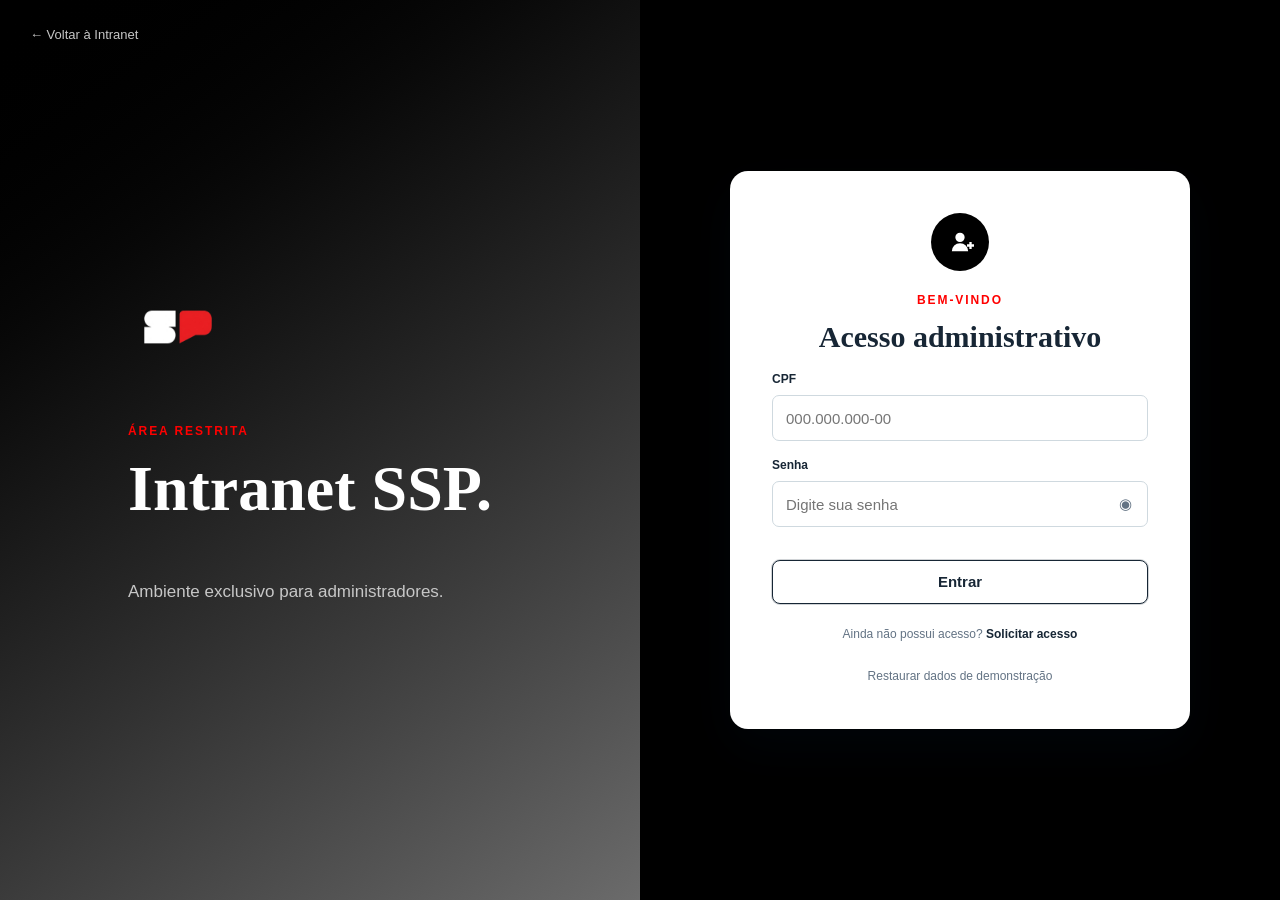
==== commit 3c3c25e3: "Favicon do site agora acompanha a logomarca do perfil visual ativo A pedido do usuario: adicionado <" ====
--- a/admin.html
+++ b/admin.html
@@ -3,6 +3,7 @@
 <head>
   <meta charset="utf-8"><meta name="viewport" content="width=device-width, initial-scale=1">
   <title>Área Administrativa | Intranet SSP</title>
+  <link id="site-favicon" rel="icon" href="assets/images/logo-ssp.svg" type="image/svg+xml">
   <link rel="stylesheet" href="assets/css/styles.css">
 </head>
 <body class="admin-page">
--- a/assets/css/styles.css
+++ b/assets/css/styles.css
@@ -1,10 +1,10 @@
 :root{--navy:#0b2d48;--blue:#123f62;--blue-2:#19577f;--gold:#d7a62a;--on-primary:#fff;--on-secondary:#fff;--on-detail:#172635;--primary-hover:#31516a;--secondary-hover:#3b6f91;--on-primary-hover:#fff;--on-secondary-hover:#fff;--primary-on-light:#0b2d48;--secondary-on-light:#19577f;--secondary-hover-border:#3b6f91;--detail-on-light:#8a6812;--detail-on-primary:#d7a62a;--gold-light:#f5e4ae;--ink:#172635;--muted:#637384;--paper:#f5f7f8;--white:#fff;--line:#dce3e8;--success:#19734a;--danger:#b42318;--shadow:0 18px 50px rgba(11,45,72,.12);--radius:14px}[hidden]{display:none!important}
 *{box-sizing:border-box}html{scroll-behavior:smooth}body{margin:0;color:var(--ink);background:var(--paper);font:400 15px/1.6 Inter,Arial,sans-serif}a{color:inherit;text-decoration:none}button,input,select{font:inherit}button{cursor:pointer}h1,h2,h3,p{margin-top:0}h1,h2,h3{line-height:1.15}h1,h2{font-family:"Source Serif 4",Georgia,serif}.eyebrow{margin-bottom:10px;color:var(--gold);font-size:12px;font-weight:800;letter-spacing:.16em;text-transform:uppercase}.button{display:inline-flex;align-items:center;justify-content:center;min-height:44px;padding:0 20px;border:1px solid transparent;border-radius:8px;font-weight:700}.button-primary{color:white;background:var(--blue-2)}.button-primary:hover{background:var(--navy)}.button-secondary{color:var(--blue);background:white;border-color:var(--line)}.button-full{width:100%}.site-header{position:sticky;z-index:20;top:0;display:flex;align-items:center;justify-content:space-between;height:80px;padding:0 max(5vw,28px);color:white;background:rgba(11,45,72,.98);box-shadow:0 2px 12px #071d2d44}.brand{display:flex;align-items:center;gap:12px}.brand img{height:52px}.brand span{font-family:"Source Serif 4",serif;font-size:20px;font-weight:700;line-height:1.1}.brand small{display:block;margin-bottom:4px;color:#b8c9d5;font:600 9px Inter;letter-spacing:.09em;text-transform:uppercase}.main-nav{display:flex;align-items:center;gap:5px}.main-nav>a{padding:9px 12px;border-radius:7px;font-size:13px;font-weight:600}.main-nav>a:hover{background:#ffffff14}.admin-link{display:flex;align-items:center;gap:6px;margin-left:10px;color:var(--gold)!important;border:1px solid #d7a62a66}.admin-link svg{width:20px;fill:currentColor}.menu-toggle{display:none;color:inherit;background:transparent;border:1px solid #ffffff4a;border-radius:7px;padding:7px 10px}.hero{min-height:540px;display:grid;grid-template-columns:minmax(0,680px) 1fr;align-items:center;gap:80px;padding:90px max(8vw,35px);color:white;background:linear-gradient(115deg,#0b2d48 0%,#123f62 60%,#19577f 100%);overflow:hidden}.hero:after{content:"";position:absolute;right:4%;width:380px;height:380px;border:1px solid #ffffff12;border-radius:50%;box-shadow:0 0 0 60px #ffffff07,0 0 0 120px #ffffff04}.hero-content{position:relative;z-index:1}.hero h1{max-width:720px;margin-bottom:22px;font-size:clamp(38px,5vw,65px);letter-spacing:-.02em}.hero-content>p:not(.eyebrow){max-width:620px;color:#cedae3;font-size:18px}.hero .button{margin-top:16px;background:var(--gold);color:var(--navy)}.hero-emblem{position:relative;z-index:1;text-align:center}.hero-emblem img{width:min(240px,23vw);filter:drop-shadow(0 25px 24px #061a2a88)}.section-shell{max-width:1240px;margin:auto;padding:90px 30px}.section-heading{max-width:660px;margin-bottom:38px}.section-heading h2{font-size:38px}.section-heading>p:last-child{color:var(--muted)}.card-grid{display:grid;grid-template-columns:repeat(4,1fr);gap:18px}.institution-card{display:block;padding:28px;background:white;border:1px solid var(--line);border-radius:var(--radius);box-shadow:0 5px 20px #0b2d4808;transition:.2s}.institution-card:hover{transform:translateY(-5px);border-color:#d7a62aaa;box-shadow:var(--shadow)}.card-icon{display:grid;place-items:center;width:46px;height:46px;margin-bottom:25px;color:white;background:var(--blue);border-radius:10px;font-weight:800}.institution-card h3{font-size:19px}.institution-card p{min-height:70px;color:var(--muted);font-size:13px}.card-action{color:var(--blue-2);font-size:13px;font-weight:700}.card-action b{margin-left:5px;color:var(--gold)}.site-footer{display:grid;grid-template-columns:1fr auto auto;align-items:center;gap:50px;padding:40px max(5vw,28px);color:#cbd7df;background:#071f32;border-top:4px solid var(--gold);font-size:12px}.footer-brand{display:flex;align-items:center;gap:15px}.footer-brand strong,.footer-brand span{display:block}.footer-brand strong{color:white;font-family:"Source Serif 4";font-size:16px}.site-footer address{display:grid;font-style:normal}.site-footer address a:hover{color:var(--gold)}.site-footer>p{margin:0;color:#95aaba}
 /* Login */
-.admin-page{min-height:100vh;background:var(--navy)}.back-link{position:fixed;z-index:2;top:25px;left:30px;color:#dce7ed;font-size:13px}.auth-layout{display:grid;grid-template-columns:1fr 1fr;min-height:100vh}.auth-brand-panel{display:flex;flex-direction:column;justify-content:center;padding:10vw;color:white;background:linear-gradient(145deg,#092840,#154d72)}.auth-brand-panel img{width:100px;margin-bottom:45px}.auth-brand-panel h1{max-width:550px;font-size:clamp(40px,5vw,66px)}.auth-brand-panel>p:last-child{max-width:520px;color:#c2d0da;font-size:17px}.auth-card{align-self:center;width:min(460px,85%);margin:auto;padding:42px;background:white;border-radius:18px;box-shadow:var(--shadow)}.admin-avatar{display:grid;place-items:center;width:58px;height:58px;margin:0 auto 20px;color:white;background:var(--blue);border-radius:50%}.admin-avatar svg{width:28px;fill:currentColor}.auth-intro{text-align:center}.auth-intro h2{margin-bottom:8px;font-size:30px}.auth-intro>p:last-child{color:var(--muted);font-size:13px}.auth-card label,dialog label{display:block;margin:15px 0 6px;font-size:12px;font-weight:700}.auth-card input,dialog input,dialog select{width:100%;height:46px;padding:0 13px;color:var(--ink);background:white;border:1px solid #cfd9df;border-radius:7px;outline:none}.auth-card input:focus,dialog input:focus,dialog select:focus{border-color:var(--blue-2);box-shadow:0 0 0 3px #19577f18}.password-field{position:relative}.password-field input{padding-right:45px}.password-toggle{position:absolute;right:5px;top:5px;width:36px;height:36px;color:var(--muted);background:transparent;border:0}.form-message{min-height:23px;margin:6px 0 4px;color:var(--danger);font-size:12px}.text-button{display:block;margin:20px auto 0;color:var(--muted);background:none;border:0;font-size:12px}.text-button strong{color:var(--blue-2)}dialog{width:min(500px,92%);padding:0;border:0;border-radius:14px;box-shadow:0 30px 80px #061a2a66}dialog::backdrop{background:#071f32b8;backdrop-filter:blur(3px)}dialog form{padding:28px}dialog form>p{color:var(--muted);font-size:13px}.dialog-heading{display:flex;align-items:start;justify-content:space-between}.dialog-heading h2{margin-bottom:5px}.dialog-close{font-size:25px;color:var(--muted);background:none;border:0}
+.admin-page{min-height:100vh;background:var(--navy)}.back-link{position:fixed;z-index:2;top:25px;left:30px;color:#dce7ed;font-size:13px}.auth-layout{display:grid;grid-template-columns:1fr 1fr;min-height:100vh}.auth-brand-panel{display:flex;flex-direction:column;justify-content:center;padding:10vw;color:white;background:linear-gradient(145deg,#092840,#154d72)}.auth-brand-panel img{width:100px;margin-bottom:45px}.auth-brand-panel h1{max-width:550px;font-size:clamp(40px,5vw,66px)}.auth-brand-panel>p:last-child{max-width:520px;color:#c2d0da;font-size:17px}.auth-card{align-self:center;width:min(460px,85%);margin:auto;padding:42px;background:white;border-radius:18px;box-shadow:var(--shadow)}.admin-avatar{display:grid;place-items:center;width:58px;height:58px;margin:0 auto 20px;color:white;background:var(--blue);border-radius:50%}.admin-avatar svg{width:28px;fill:currentColor}.auth-intro{text-align:center}.auth-intro h2{margin-bottom:8px;font-size:30px}.auth-intro>p:last-child{color:var(--muted);font-size:13px}.auth-card label,dialog label{display:block;margin:15px 0 6px;font-size:12px;font-weight:700}.auth-card input,dialog input,dialog select{width:100%;height:46px;padding:0 13px;color:var(--ink);background:white;border:1px solid #cfd9df;border-radius:7px;outline:none}.auth-card input:focus,dialog input:focus,dialog select:focus{border-color:var(--secondary-on-light);box-shadow:0 0 0 3px color-mix(in srgb,var(--secondary-on-light) 12%,transparent)}.password-field{position:relative}.password-field input{padding-right:45px}.password-toggle{position:absolute;right:5px;top:5px;width:36px;height:36px;color:var(--muted);background:transparent;border:0}.form-message{min-height:23px;margin:6px 0 4px;color:var(--danger);font-size:12px}.text-button{display:block;margin:20px auto 0;color:var(--muted);background:none;border:0;font-size:12px}.text-button strong{color:var(--blue-2)}dialog{width:min(500px,92%);padding:0;border:0;border-radius:14px;box-shadow:0 30px 80px #061a2a66}dialog::backdrop{background:#071f32b8;backdrop-filter:blur(3px)}dialog form{padding:28px}dialog form>p{color:var(--muted);font-size:13px}.dialog-heading{display:flex;align-items:start;justify-content:space-between}.dialog-heading h2{margin-bottom:5px}.dialog-close{font-size:25px;color:var(--muted);background:none;border:0}
 /* Dashboard */
 .dashboard-page{min-height:100vh}.sidebar{position:fixed;inset:0 auto 0 0;z-index:10;display:flex;flex-direction:column;width:260px;padding:24px 16px;color:#d7e2e9;background:var(--navy)}.brand-light{padding:0 10px 28px;border-bottom:1px solid #ffffff17}.brand-light img{width:38px}.sidebar nav{margin-top:28px}.sidebar nav>p{margin:0 12px 8px;color:#7894a8;font-size:9px;font-weight:800;letter-spacing:.15em}.side-item{display:flex;align-items:center;gap:14px;width:100%;padding:12px 14px;color:#b9cad5;background:transparent;border:0;border-radius:7px;text-align:left;font-size:13px}.side-item:hover,.side-item.active{color:white;background:#ffffff12}.side-item.active{border-left:3px solid var(--gold)}.logout{margin-top:auto}.dashboard-main{min-height:100vh;margin-left:260px}.dashboard-header{height:72px;display:flex;align-items:center;justify-content:flex-end;padding:0 45px;background:white;border-bottom:1px solid var(--line)}.dashboard-header>div{display:flex;align-items:center;gap:9px;color:var(--muted);font-size:12px}.user-badge{display:grid;place-items:center;width:36px;height:36px;margin-left:8px;color:white;background:var(--blue);border-radius:50%;font-weight:700}.status-dot{width:7px;height:7px;background:#25a66a;border-radius:50%}.dashboard-view{display:none;max-width:1280px;margin:auto;padding:55px}.dashboard-view.active{display:block}.dashboard-view h1{margin-bottom:8px;font-size:42px}.lead,.view-heading p{color:var(--muted)}.stats-grid{display:grid;grid-template-columns:repeat(3,1fr);gap:18px;margin:38px 0}.stats-grid article{padding:25px;background:white;border:1px solid var(--line);border-radius:var(--radius)}.stats-grid span,.stats-grid small{display:block;color:var(--muted);font-size:12px}.stats-grid strong{display:block;margin:8px 0;color:var(--blue);font:700 38px "Source Serif 4"}.stats-grid .stat-text{font-size:25px}.info-banner{display:flex;align-items:center;gap:20px;padding:22px 25px;background:#e8f1f6;border:1px solid #c9dfe9;border-radius:var(--radius)}.info-banner>div{display:grid;place-items:center;flex:0 0 38px;height:38px;color:white;background:var(--blue-2);border-radius:50%;font-family:Georgia;font-weight:bold}.info-banner p{flex:1;margin:0;font-size:13px}.view-heading{display:flex;align-items:end;justify-content:space-between}.tabs{display:flex;gap:5px;margin-top:35px;border-bottom:1px solid var(--line)}.tab{padding:12px 16px;color:var(--muted);background:transparent;border:0;border-bottom:2px solid transparent}.tab.active{color:var(--blue);border-color:var(--gold);font-weight:700}.tab span{padding:2px 7px;background:#e9eef1;border-radius:20px;font-size:10px}.tab-panel{display:none}.tab-panel.active{display:block}.table-wrap{margin-top:20px;overflow:auto;background:white;border:1px solid var(--line);border-radius:var(--radius)}table{width:100%;border-collapse:collapse}th,td{padding:15px 18px;text-align:left;border-bottom:1px solid #e8edef;font-size:12px}th{color:var(--muted);background:#f8fafb;font-size:10px;text-transform:uppercase;letter-spacing:.06em}td strong,td small{display:block}td small{color:var(--muted)}.pill{display:inline-block;padding:3px 9px;color:var(--success);background:#e8f6ef;border-radius:20px;font-size:10px;font-weight:700}.pill.pending{color:#8b6410;background:#fff5d8}.action-btn{padding:5px 8px;color:var(--blue-2);background:none;border:0;font-size:11px;font-weight:700}.action-btn.danger{color:var(--danger)}.empty-state{padding:42px;text-align:center;color:var(--muted)}.toast{position:fixed;right:25px;bottom:25px;z-index:30;padding:13px 20px;color:white;background:var(--success);border-radius:8px;box-shadow:var(--shadow);opacity:0;transform:translateY(15px);pointer-events:none;transition:.2s}.toast.show{opacity:1;transform:none}
-@media(max-width:950px){.main-nav{display:none;position:absolute;top:80px;left:0;right:0;flex-direction:column;align-items:stretch;padding:15px 25px;background:var(--navy)}.main-nav.open{display:flex}.menu-toggle{display:block}.admin-link{margin-left:0}.hero{grid-template-columns:1fr}.hero-emblem{display:none}.card-grid{grid-template-columns:repeat(2,1fr)}.site-footer{grid-template-columns:1fr 1fr}.site-footer>p{grid-column:1/-1}.auth-layout{grid-template-columns:1fr}.auth-brand-panel{display:none}.admin-page{background:var(--paper)}.sidebar{transform:translateX(-100%);transition:.2s}.sidebar.open{transform:none}.dashboard-main{margin-left:0}.dashboard-header{justify-content:space-between}.dashboard-header .menu-toggle{color:var(--blue);border-color:var(--line)}}
+@media(max-width:950px){.main-nav{display:none;position:absolute;top:80px;left:0;right:0;flex-direction:column;align-items:stretch;padding:15px 25px;background:var(--navy)}.main-nav.open{display:flex}.menu-toggle{display:block}.admin-link{margin-left:0}.hero{grid-template-columns:1fr}.hero-emblem{display:none}.card-grid{grid-template-columns:repeat(2,1fr)}.site-footer{grid-template-columns:1fr 1fr}.site-footer>p{grid-column:1/-1}.auth-layout{grid-template-columns:1fr}.auth-brand-panel{display:none}.admin-page{background:var(--paper)}.sidebar{transform:translateX(-100%);transition:.2s}.sidebar.open{transform:none}.dashboard-main{margin-left:0}.dashboard-header{position:relative;z-index:11;justify-content:space-between}.dashboard-header .menu-toggle{color:var(--blue);border-color:var(--line)}.main-nav.open-static{position:static;flex-direction:row;justify-content:center;gap:14px;padding:12px 20px}}
 @media(max-width:620px){.site-header{height:70px;padding:0 18px}.brand span{font-size:17px}.brand small{display:none}.brand img{height:42px}.main-nav{top:70px}.hero{min-height:530px;padding:70px 25px}.hero h1{font-size:39px}.section-shell{padding:65px 20px}.card-grid{grid-template-columns:1fr}.site-footer{grid-template-columns:1fr;gap:25px}.site-footer>p{grid-column:auto}.auth-card{width:92%;padding:30px}.dashboard-view{padding:35px 18px}.dashboard-header{padding:0 18px}.stats-grid{grid-template-columns:1fr}.info-banner{align-items:flex-start;flex-wrap:wrap}.view-heading{align-items:start;flex-direction:column;gap:15px}.dashboard-view h1{font-size:34px}}
 .profiles-grid{display:grid;grid-template-columns:repeat(2,minmax(0,1fr));gap:20px;margin-top:34px}.profile-card{overflow:hidden;background:white;border:1px solid var(--line);border-radius:var(--radius);box-shadow:0 4px 18px #0b2d4808}.profile-card.profile-active{border:2px solid var(--gold)}.profile-preview{display:flex;align-items:center;gap:14px;min-height:82px;padding:16px 22px;color:white;background:var(--preview-primary);border-bottom:4px solid var(--preview-detail)}.profile-preview img{width:38px;height:48px;object-fit:contain}.profile-preview strong{font-family:"Source Serif 4"}.profile-card-body{padding:20px}.profile-card-body>div:first-child{display:flex;align-items:center;justify-content:space-between;gap:12px}.profile-card-body h3{margin:0}.profile-card-body p{color:var(--muted);font-size:12px}.color-dots{display:flex;gap:6px;margin:15px 0}.color-dots i{width:25px;height:25px;border:2px solid white;border-radius:50%;box-shadow:0 0 0 1px var(--line)}.profile-actions{display:flex;justify-content:flex-end;gap:4px;padding-top:10px;border-top:1px solid var(--line)}.color-fields{display:grid;grid-template-columns:repeat(3,1fr);gap:10px}.color-fields label{min-width:0}.color-fields input[type=color]{height:45px;padding:4px}.color-fields .hex-input{height:35px;margin-top:5px;padding:5px;text-align:center;font-size:11px}.check-row{display:flex!important;align-items:center;gap:8px}.check-row input{width:auto!important;height:auto!important}.confirm-dialog{max-width:390px;padding:30px;text-align:center}.confirm-icon{display:grid;place-items:center;width:48px;height:48px;margin:0 auto 16px;color:#805d0d;background:#fff2c6;border-radius:50%;font:bold 23px Georgia}.confirm-icon.info{color:var(--blue);background:#e4f0f6}.confirm-dialog h2{margin-bottom:8px}.confirm-dialog p{color:var(--muted)}.confirm-actions{display:grid;grid-template-columns:1fr 1fr;gap:10px;margin-top:24px}
 @media(max-width:620px){.profiles-grid,.color-fields{grid-template-columns:1fr}}
@@ -36,7 +36,7 @@
 .hero .button:hover{background:color-mix(in srgb,var(--gold) 82%,var(--on-detail));color:var(--on-detail)}
 .control-card{display:grid;grid-template-columns:1fr 1fr;gap:35px;margin-top:22px;padding:26px;background:#fff;border:1px solid var(--line);border-radius:var(--radius)}.control-card h2{margin-bottom:8px}.control-card>div>p:last-child{color:var(--muted);font-size:13px}.control-card form{display:grid;gap:10px}.control-card label{font-size:12px;font-weight:700}.control-card input[type=text]{height:44px;padding:0 12px;border:1px solid var(--line);border-radius:7px}.switch-row{display:flex;align-items:center;gap:10px}.switch-row input{width:18px;height:18px;accent-color:var(--blue-2)}.control-card .button{justify-self:start;margin-top:5px}
 @media(max-width:720px){.control-card{grid-template-columns:1fr}}
-.services-toggle{display:flex;align-items:center;justify-content:space-between;width:100%;padding:22px 25px;color:var(--primary-on-light);background:#fff;border:1px solid var(--primary-on-light);border-radius:var(--radius);text-align:left}.services-toggle span{font:700 27px "Source Serif 4",Georgia,serif}.services-toggle small{display:block;margin-bottom:3px;color:var(--detail-on-light);font:800 10px Inter,Arial;letter-spacing:.16em}.services-toggle b{font-size:28px;transition:transform .2s}.services-toggle.open b{transform:rotate(180deg)}.services-toggle:hover{color:var(--on-primary);background:var(--navy)}.services-toggle:hover small{color:var(--detail-on-primary)}#services-content{padding-top:30px}dialog textarea{width:100%;padding:10px 13px;resize:vertical;color:var(--ink);background:#fff;border:1px solid #cfd9df;border-radius:7px;outline:none}dialog textarea:focus{border-color:var(--blue-2);box-shadow:0 0 0 3px color-mix(in srgb,var(--blue-2) 12%,transparent)}
+.services-toggle{display:flex;align-items:center;justify-content:space-between;width:100%;padding:22px 25px;color:var(--primary-on-light);background:#fff;border:1px solid var(--primary-on-light);border-radius:var(--radius);text-align:left}.services-toggle span{font:700 27px "Source Serif 4",Georgia,serif}.services-toggle small{display:block;margin-bottom:3px;color:var(--detail-on-light);font:800 10px Inter,Arial;letter-spacing:.16em}.services-toggle b{font-size:28px;transition:transform .2s}.services-toggle.open b{transform:rotate(180deg)}.services-toggle:hover{color:var(--on-primary);background:var(--navy)}.services-toggle:hover small{color:var(--detail-on-primary)}#services-content{padding-top:30px}dialog textarea{width:100%;padding:10px 13px;resize:vertical;color:var(--ink);background:#fff;border:1px solid #cfd9df;border-radius:7px;outline:none}dialog textarea:focus{border-color:var(--secondary-on-light);box-shadow:0 0 0 3px color-mix(in srgb,var(--secondary-on-light) 12%,transparent)}
 .drag-handle{display:inline-grid;place-items:center;width:28px;height:28px;color:var(--primary-on-light);border:1px solid var(--line);border-radius:6px;cursor:grab;font-size:18px;user-select:none}[data-menu-row]{transition:opacity .15s,background .15s,box-shadow .15s}[data-menu-row]:hover{background:color-mix(in srgb,var(--navy) 4%,#fff)}[data-menu-row].dragging{position:relative;z-index:2;opacity:.72;background:color-mix(in srgb,var(--gold) 14%,#fff);box-shadow:inset 0 3px 0 var(--detail-on-light),inset 0 -3px 0 var(--detail-on-light)}[data-menu-row]:active .drag-handle{cursor:grabbing}#menu-table.is-sorting [data-menu-row]:not(.dragging){background:color-mix(in srgb,var(--navy) 2%,#fff)}
 .card-grid{grid-template-columns:repeat(5,minmax(0,1fr));align-items:stretch}.institution-card{min-width:0;padding:24px}.institution-card p{min-height:84px}
 @media(max-width:1100px){.card-grid{grid-template-columns:repeat(3,minmax(0,1fr))}}
@@ -57,7 +57,6 @@
 .services-toggle .services-title{display:flex;align-items:flex-start;flex-direction:column;overflow:visible;line-height:normal}.services-toggle .services-kicker{display:block;width:auto;height:auto;min-height:0;margin:0 0 5px;padding:4px 0 2px;overflow:visible;color:var(--detail-on-light);font-family:Arial,sans-serif;font-size:10px;font-weight:800;line-height:14px;letter-spacing:.16em;text-transform:uppercase}.services-toggle .services-name{display:block;overflow:visible;font:700 27px/1.2 "Source Serif 4",Georgia,serif}.services-toggle:hover .services-kicker{color:var(--detail-on-primary)}
 .confirm-dialog #confirm-text{max-height:48vh;overflow:auto;white-space:pre-line;text-align:left}.confirm-dialog:has(#confirm-text){max-width:520px}
 .bulk-toolbar{display:flex;align-items:center;justify-content:flex-end;gap:9px;margin-top:28px;padding:12px 14px;background:#fff;border:1px solid var(--line);border-radius:10px}.bulk-toolbar>span{margin-right:auto;color:var(--muted);font-size:12px;font-weight:700}.bulk-toolbar .button{min-height:36px;padding:0 13px;font-size:11px}.notice-select,#select-all-notices{width:17px;height:17px;accent-color:var(--blue-2)}@media(max-width:620px){.bulk-toolbar{align-items:stretch;flex-direction:column}.bulk-toolbar>span{margin:0}.bulk-toolbar .button{width:100%}}
-.info-input{position:relative}.info-input input{padding-right:48px!important}.info-input button{position:absolute;top:7px;right:7px;display:grid;place-items:center;width:32px;height:32px;color:var(--on-primary);background:var(--navy);border:1px solid var(--primary-on-light);border-radius:50%;font:700 16px Georgia,serif}.info-input button:hover{color:var(--on-secondary);background:var(--blue-2);border-color:var(--secondary-on-light)}
 .notices-shell{padding-top:25px}.notice-banners,.notice-list{display:grid;gap:18px}.notice-list{margin-top:18px}.notice-card{overflow:hidden;background:#fff;border:1px solid var(--line);border-radius:var(--radius);box-shadow:0 5px 20px color-mix(in srgb,var(--navy) 7%,transparent)}.notice-card.featured{display:grid;grid-template-columns:minmax(240px,34%) 1fr;min-height:250px;border-left:4px solid var(--gold)}.notice-banner{min-height:220px;background-color:var(--navy);background-position:center;background-size:cover}.notice-body{display:flex;flex-direction:column;padding:26px}.notice-body h3{font-size:24px}.notice-description{position:relative;max-height:76px;overflow:hidden;color:var(--muted);white-space:pre-line}.notice-description:after{content:"";position:absolute;right:0;bottom:0;left:0;height:30px;background:linear-gradient(transparent,#fff)}.notice-card.expanded .notice-description{max-height:none}.notice-card.expanded .notice-description:after{display:none}.notice-actions{display:flex;align-items:center;justify-content:space-between;gap:15px;margin-top:auto;padding-top:18px}.notice-actions .text-button{margin:0 0 0 auto;color:var(--secondary-on-light);font-weight:700}.notice-list .notice-card{border-left:3px solid var(--detail-on-light)}.notice-list .notice-body{padding:20px 24px}.notice-list .notice-body h3{font-size:19px}.two-fields{display:grid;grid-template-columns:1fr 1fr;gap:12px}.two-fields label{min-width:0}
 @media(max-width:720px){.notice-card.featured{grid-template-columns:1fr}.notice-banner{min-height:180px}.two-fields{grid-template-columns:1fr}}
 [data-notice-row]{transition:opacity .15s,background .15s,box-shadow .15s}[data-notice-row].dragging{position:relative;z-index:2;opacity:.72;background:color-mix(in srgb,var(--gold) 14%,#fff);box-shadow:inset 0 3px 0 var(--detail-on-light),inset 0 -3px 0 var(--detail-on-light)}#notices-table.is-sorting [data-notice-row]:not(.dragging){background:color-mix(in srgb,var(--navy) 2%,#fff)}
@@ -92,4 +91,27 @@
 h1,h2,h3,.brand span,.footer-brand strong,.profile-preview strong,.services-toggle span,.services-name,.stats-grid strong,.site-stats-grid strong{font-family:var(--theme-font-heading,"Source Serif 4"),Georgia,serif}
 .sr-only{position:absolute;width:1px;height:1px;padding:0;overflow:hidden;clip:rect(0,0,0,0);white-space:nowrap;border:0}
 /* Seletor de CPF cadastrado (login de demonstração) */
-.cpf-field{position:relative}.cpf-options{position:absolute;z-index:5;top:calc(100% + 6px);left:0;right:0;max-height:220px;overflow:hidden auto;padding:6px;background:#fff;border:1px solid var(--line);border-radius:10px;box-shadow:var(--shadow)}.cpf-option{display:flex;align-items:center;gap:10px;width:100%;padding:9px 10px;text-align:left;background:transparent;border:0;border-radius:7px}.cpf-option:hover,.cpf-option:focus-visible{background:var(--paper)}.cpf-option-icon{display:grid;flex:0 0 20px;place-items:center;font-size:14px}.cpf-option-icon.role-master{color:var(--gold)}.cpf-option-icon.role-site{color:var(--blue-2)}.cpf-option-name{flex:1;overflow:hidden;font-size:13px;font-weight:700;text-overflow:ellipsis;white-space:nowrap}.cpf-option-cpf{color:var(--muted);font-size:11px}.highlight-dialog{width:min(1100px,94vw);max-height:92vh;padding:0;overflow:visible;background:transparent;border:0;box-shadow:none}.highlight-dialog::backdrop{background:color-mix(in srgb,var(--navy) 78%,transparent);backdrop-filter:blur(5px)}.highlight-box{position:relative;overflow:hidden;background:#fff;border:3px solid var(--detail-on-primary);border-radius:var(--radius);box-shadow:0 28px 90px #0008}.highlight-box img{display:block;width:100%;max-height:86vh;object-fit:contain}.highlight-close{position:absolute;z-index:2;top:12px;right:12px;display:grid;place-items:center;width:42px;height:42px;color:#fff;background:#172635;border:2px solid #fff;border-radius:50%;box-shadow:0 4px 15px #0007;font-size:27px;line-height:1}.highlight-close:hover{color:var(--on-secondary-hover);background:var(--secondary-hover);border-color:var(--secondary-hover-border)}
+.cpf-field{position:relative}.cpf-options{position:absolute;z-index:5;top:calc(100% + 6px);left:0;right:0;max-height:220px;overflow:hidden auto;padding:6px;background:#fff;border:1px solid var(--line);border-radius:10px;box-shadow:var(--shadow)}.cpf-option{display:flex;align-items:center;gap:10px;width:100%;padding:9px 10px;text-align:left;background:transparent;border:0;border-radius:7px}.cpf-option:hover,.cpf-option:focus-visible{background:var(--paper)}.cpf-option-icon{display:grid;flex:0 0 20px;place-items:center;font-size:14px}.cpf-option-icon.role-master{color:var(--gold)}.cpf-option-icon.role-site{color:var(--blue-2)}.cpf-option-name{flex:1;overflow:hidden;font-size:13px;font-weight:700;text-overflow:ellipsis;white-space:nowrap}.cpf-option-cpf{color:var(--muted);font-size:11px}
+/* Upload de logomarca (Cabeçalho e Rodapé) */
+.logo-upload{margin:2px 0 4px}
+.logo-dropzone{position:relative;display:flex;flex-direction:column;align-items:center;justify-content:center;gap:4px;min-height:132px;padding:18px;background:var(--paper);border:2px dashed #cfd9df;border-radius:var(--radius);text-align:center;cursor:pointer;transition:border-color .18s,background .18s}
+.logo-dropzone:hover,.logo-dropzone.drag-over{border-color:var(--secondary-on-light);background:color-mix(in srgb,var(--secondary-on-light) 6%,var(--paper))}
+.logo-dropzone:focus-within{outline:3px solid color-mix(in srgb,var(--secondary-on-light) 28%,transparent);outline-offset:2px}
+.logo-dropzone input[type=file]{position:absolute;inset:0;width:100%;height:100%;margin:0;padding:0;opacity:0;cursor:pointer}
+.logo-dropzone-placeholder{display:flex;flex-direction:column;align-items:center;gap:6px;color:var(--muted)}
+.logo-dropzone-placeholder svg{width:28px;height:28px;fill:var(--secondary-on-light)}
+.logo-dropzone-placeholder strong{color:var(--ink);font-size:13px}
+.logo-dropzone-placeholder small{font-size:11px}
+.logo-dropzone-preview{max-width:100%;max-height:96px;object-fit:contain;border-radius:6px}
+.logo-dropzone:has(.logo-dropzone-preview:not([hidden])) .logo-dropzone-placeholder{display:none}
+.logo-upload-footer{display:flex;align-items:center;justify-content:space-between;gap:10px;margin-top:8px}
+.logo-upload-footer small{color:var(--muted);font-size:11px}
+.logo-upload-footer .text-button{margin:0;color:var(--danger);font-size:11px;white-space:nowrap}
+.banner-dropzone{min-height:110px}.banner-dropzone .logo-dropzone-preview{max-height:150px}
+dialog input[readonly]{color:var(--muted);background:var(--paper);cursor:not-allowed}
+/* Rodapé: endereço e redes sociais */
+.footer-info-line{display:flex;align-items:center;gap:7px;color:#95aaba}.footer-contact-line{flex-wrap:wrap;gap:18px}.footer-contact-item{display:flex;align-items:center;gap:7px}.footer-icon{flex:0 0 13px;width:13px;height:13px;fill:currentColor;opacity:.75}
+.footer-social{display:flex;gap:10px;margin-top:6px}.footer-social a{display:grid;place-items:center;width:30px;height:30px;color:#cbd7df;background:#ffffff14;border-radius:50%;font:700 13px Arial,sans-serif}.footer-social a:hover{background:var(--gold)}.footer-social img{display:block;object-fit:contain}
+/* Formulário de rodapé (Cabeçalho e Rodapé) */
+.footer-form{padding:26px;margin-top:22px;background:#fff;border:1px solid var(--line);border-radius:var(--radius)}.footer-form section{margin-bottom:22px}.footer-form section:last-of-type{margin-bottom:0}.footer-form h3{margin:0 0 14px;font-size:15px}.footer-form .form-grid{display:grid;grid-template-columns:repeat(3,1fr);gap:14px}.footer-form label{display:block;margin:0 0 6px;font-size:12px;font-weight:700}.footer-form input{width:100%;height:44px;padding:0 12px;color:var(--ink);background:#fff;border:1px solid #cfd9df;border-radius:7px;outline:none}.footer-form input:focus{border-color:var(--secondary-on-light);box-shadow:0 0 0 3px color-mix(in srgb,var(--secondary-on-light) 12%,transparent)}
+@media(max-width:620px){.footer-form .form-grid{grid-template-columns:1fr}}.highlight-dialog{width:min(1100px,94vw);max-height:92vh;padding:0;overflow:visible;background:transparent;border:0;box-shadow:none}.highlight-dialog::backdrop{background:color-mix(in srgb,var(--navy) 78%,transparent);backdrop-filter:blur(5px)}.highlight-box{position:relative;overflow:hidden;background:#fff;border:3px solid var(--detail-on-primary);border-radius:var(--radius);box-shadow:0 28px 90px #0008}.highlight-box img{display:block;width:100%;max-height:86vh;object-fit:contain}.highlight-close{position:absolute;z-index:2;top:12px;right:12px;display:grid;place-items:center;width:42px;height:42px;color:#fff;background:#172635;border:2px solid #fff;border-radius:50%;box-shadow:0 4px 15px #0007;font-size:27px;line-height:1}.highlight-close:hover{color:var(--on-secondary-hover);background:var(--secondary-hover);border-color:var(--secondary-hover-border)}
